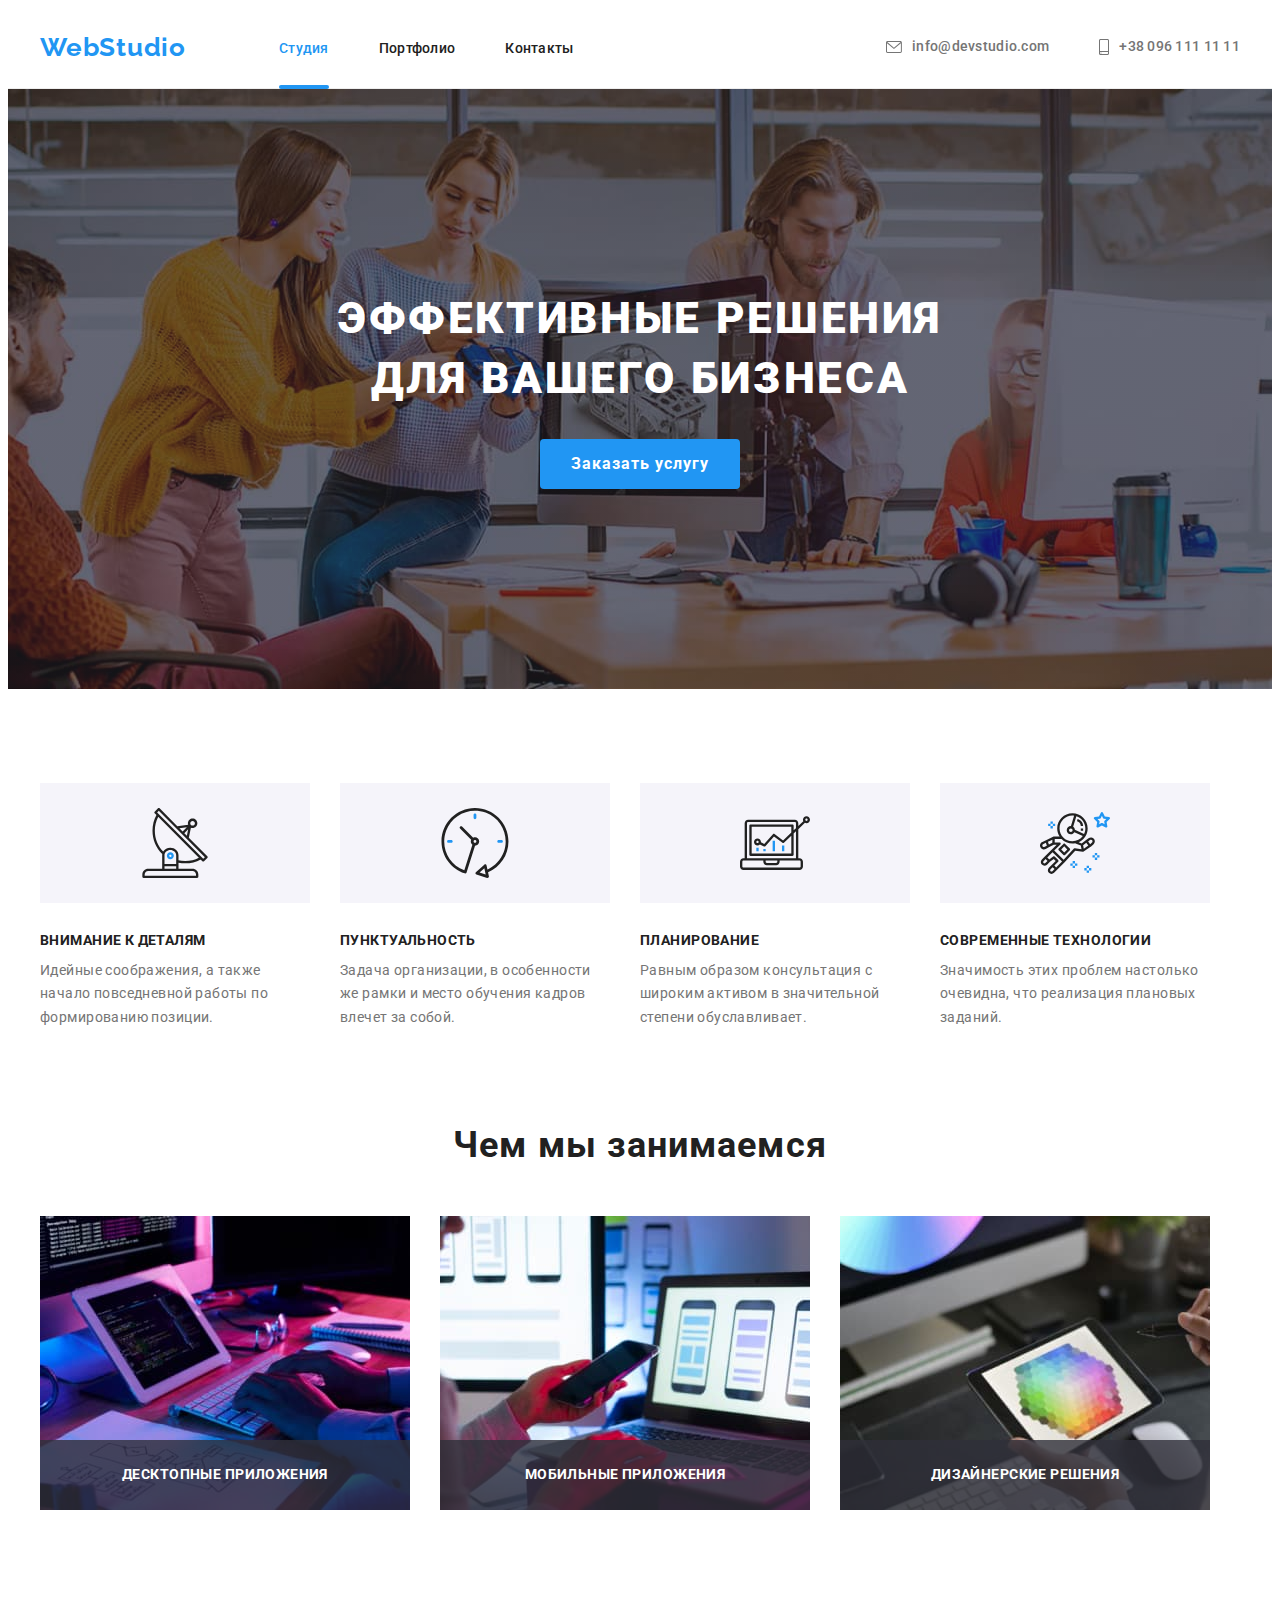
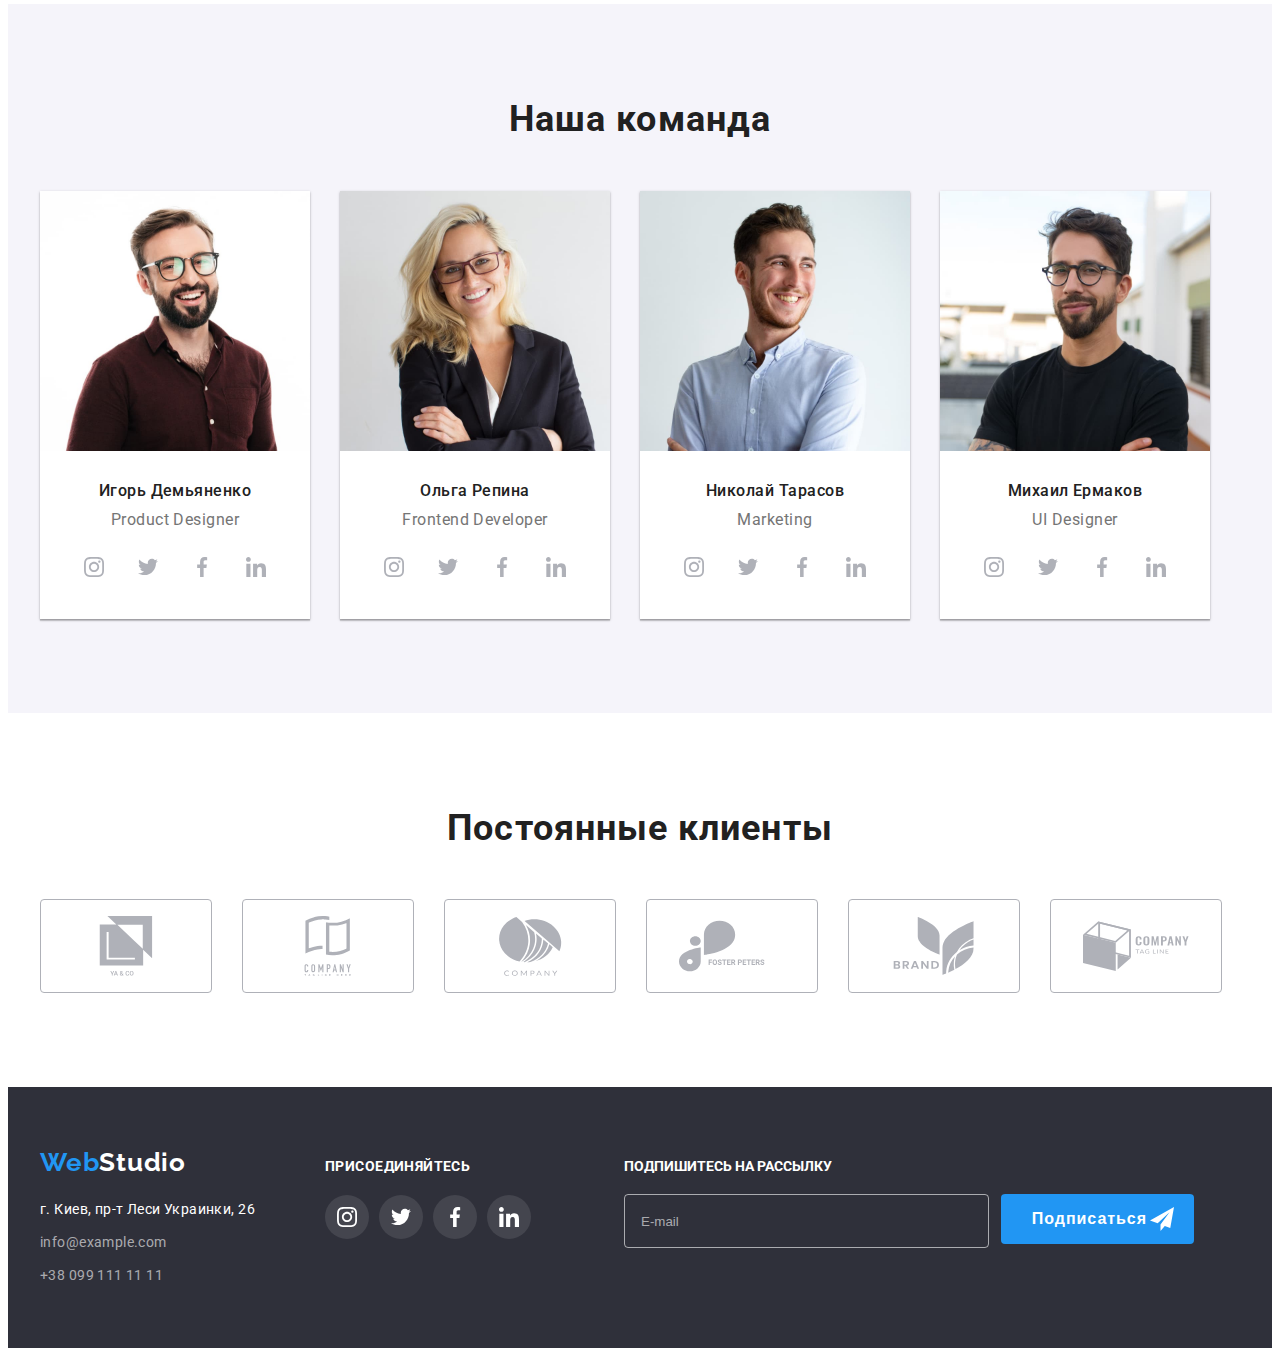
==== index.html @ 84ab2ea2 "work bem" ====
<!DOCTYPE html>
<html lang="ru">
<head>
    <meta charset="UTF-8">
    <meta http-equiv="X-UA-Compatible" content="IE=edge">
    <meta name="viewport" content="width=device-width, initial-scale=1.0">
    <title>Document</title>
    <link href="https://fonts.googleapis.com/css2?family=Raleway:wght@700&family=Roboto:wght@400;500;700;900&display=swap"
         rel="stylesheet">
    <link rel="stylesheet" href="https://cdnjs.cloudflare.com/ajax/libs/modern-normalize/1.1.0/modern-normalize.min.css" integrity="sha512-wpPYUAdjBVSE4KJnH1VR1HeZfpl1ub8YT/NKx4PuQ5NmX2tKuGu6U/JRp5y+Y8XG2tV+wKQpNHVUX03MfMFn9Q==" crossorigin="anonymous" referrerpolicy="no-referrer" />
    <link rel="stylesheet" href="./css/styles.css" />  
</head>
 
<body class="start-page"> 
    <header class="header">
        <div class="container">
            <a href="" class="logo header-logo link">Web<span class="logo__style logo--black link">Studio</span></a> 
        <ul class="menu-list list ">
            <li class="menu-list__item"><a href="" class="menu-list__link head-text current link">Студия</a></li>
            <li class="menu-list__item"><a href="./portfolio.html" class="menu-list__link head-text link">Портфолио</a></li>
            <li class="menu-list__item"><a href="" class="menu-list__link head-text link">Контакты</a></li>
        </ul>
    
        <div class="navigation header-navigation">
        <nav class="nav">
            
            <ul class="address list">
                <li class="address__item"><a href="mailto:info@devstudio.com" class="address__mail head-text link">
                    <svg class="address__mail-icon" width="16" height="12">
                        <use href="./images/symbol-defs.svg#icon-envelope"></use>
                    </svg>info@devstudio.com
                </a>
                </li>
                <li class="address__item"><a href="tel:+380961111111" class="address__tel head-text link">
                    <svg class="address__tel-icon" width="10" height="16">
                        <use href="./images/symbol-defs.svg#icon-smartphone"></use>
                    </svg>+38 096 111 11 11
                </a>
            </li>
            </ul>
        </nav>
        </div>
        </div>
    </header>

    <main>
        <section class="hero">
            <div class="container">
            <h1 class="hero__title">
                ЭФФЕКТИВНЫЕ РЕШЕНИЯ <br /> 
                ДЛЯ ВАШЕГО БИЗНЕСА
            </h1>
                <button type="button" class="hero__btn" data-modal-open>Заказать услугу</button>
            </div>
        </section>
        
        <section class="about about-section">
            <div class="container">
            <ul class="features__list list">
        <li class="features__item">
            <div class="features__icon">
                <svg class="features__image" width="70" height="70">
                    <use href="./images/symbol-defs.svg#icon-antenna"></use>
                </svg>
            </div>
            <h3 class="features__title">Внимание к деталям</h3>
        <p class="features__text secondary-text">Идейные соображения, а также начало повседневной работы по формированию позиции.</p>
        </li>
        <li class="features__item">
            <div class="features__icon">
                <svg class="features__image" width="70" height="70">
                    <use href="./images/symbol-defs.svg#icon-clock"></use>
                </svg>
            </div>
            <h3 class="features__title">Пунктуальность</h3>
        <p class="features__text secondary-text">Задача организации, в особенности же рамки и место обучения кадров влечет за собой.</p>
        </li>
        <li class="features__item">
            <div class="features__icon">
                <svg class="features__image" width="70" height="70">
                    <use href="./images/symbol-defs.svg#icon-diagram"></use>
                </svg>
            </div>
            <h3 class="features__title">Планирование</h3>
        <p class="features__text secondary-text">Равным образом консультация с широким активом в значительной степени обуславливает.</p>
        </li>
        <li class="features__item">
            <div class="features__icon">
                <svg class="features__image" width="70" height="70">
                    <use href="./images/symbol-defs.svg#icon-astronaut"></use>
                </svg>
            </div>
            <h3 class="features__title">Современные технологии</h3>
        <p class="features__text secondary-text">Значимость этих проблем настолько очевидна, что реализация плановых заданий.</p>
        </li>
            </ul>
        </div>
        </section>

        <section class="study study-section">
            <div class="container">
            <h2 class="study__title">Чем мы занимаемся</h2>
            
            <ul class="work__list list">
                <li class="work__item">
                    <div class="work__box">
                    <img src="./images/photo_hands_1.jpg" alt="руки на клавиатуре"
                     width="370" height="294">
                    <p class="work__title">ДЕСКТОПНЫЕ ПРИЛОЖЕНИЯ</p>
                    </div>
                    </li>
                <li class="work__item">
                    <div class="work__box">
                    <img src="./images/photo_hands_2.jpg" alt="в руке телефон"
                    width="370" height="294">
                <p class="work__title">МОБИЛЬНЫЕ ПРИЛОЖЕНИЯ</p>
                    </div>
                </li>
                <li class="work__item">
                    <div class="work__box">
                    <img src="./images/photo_hands_3.jpg" alt="в руке планшет"
                    width="370" height="294">
                <p class="work__title">ДИЗАЙНЕРСКИЕ РЕШЕНИЯ</p>
                    </div>
                </li>
            </ul>
        </div>
        </section>

        <section class="team">
            <div class="container">
            <h2 class="team-title">Наша команда</h2>
            
            <ul class="team-pictures list">
                <li class="team-image">
                    <img src="./images/ihor.jpg" alt="фото сотрудника" width="270" height="260" class="team-img">
                <div class="team-box">
                    <h3 class="team-name">Игорь Демьяненко</h3>
                    <p lang="en" class="team-text">Product Designer</p>
                    <ul class="team-social-list list">
                        <li class="team-social-item"><a href="" class="team-social-link">
                            <svg class="team-social-icon" width="20" height="20">
                                <use href="./images/symbol-defs.svg#icon-instagram"></use>
                            </svg>
                        </a>
                    </li>
                        <li class="team-social-item"><a href="" class="team-social-link">
                            <svg class="team-social-icon" width="20" height="20">
                                <use href="./images/symbol-defs.svg#icon-twitter"></use>
                            </svg>
                        </a>
                    </li>
                        <li class="team-social-item"><a href="" class="team-social-link">
                            <svg class="team-social-icon" width="20" height="20">
                                <use href="./images/symbol-defs.svg#icon-facebook"></use>
                            </svg>
                        </a>
                    </li>
                        <li class="team-social-item"><a href="" class="team-social-link">
                            <svg class="team-social-icon" width="20" height="20">
                                <use href="./images/symbol-defs.svg#icon-linkedin"></use>
                            </svg>
                        </a>
                    </li>
                    </ul>
                </div>
                </li>
                <li class="team-image">
                    <img src="./images/olga.jpg" alt="фото сотрудника" width="270" height="260" class="team-img">
                <div class="team-box">
                    <h3 class="team-name">Ольга Репина</h3>
                    <p lang="en" class="team-text">Frontend Developer</p>
                    <ul class="team-social-list list">
                        <li class="team-social-item"><a href="" class="team-social-link">
                            <svg class="team-social-icon" width="20" height="20">
                                <use href="./images/symbol-defs.svg#icon-instagram"></use>
                            </svg>
                        </a>
                    </li>
                        <li class="team-social-item"><a href="" class="team-social-link">
                            <svg class="team-social-icon" width="20" height="20">
                                <use href="./images/symbol-defs.svg#icon-twitter"></use>
                            </svg>
                        </a>
                    </li>
                        <li class="team-social-item"><a href="" class="team-social-link">
                            <svg class="team-social-icon" width="20" height="20">
                                <use href="./images/symbol-defs.svg#icon-facebook"></use>
                            </svg>
                        </a>
                    </li>
                        <li class="team-social-item"><a href="" class="team-social-link">
                            <svg class="team-social-icon" width="20" height="20">
                                <use href="./images/symbol-defs.svg#icon-linkedin"></use>
                            </svg>
                        </a>
                    </li>
                    </ul>
                </div>
                </li>
                <li class="team-image">
                    <img src="./images/nikolay.jpg" alt="фото сотрудника" width="270" height="260" class="team-img">
                <div class="team-box">
                    <h3 class="team-name">Николай Тарасов</h3>
                    <p lang="en" class="team-text">Marketing</p>
                    <ul class="team-social-list list">
                        <li class="team-social-item"><a href="" class="team-social-link">
                            <svg class="team-social-icon" width="20" height="20">
                                <use href="./images/symbol-defs.svg#icon-instagram"></use>
                            </svg>
                        </a>
                    </li>
                        <li class="team-social-item"><a href="" class="team-social-link">
                            <svg class="team-social-icon" width="20" height="20">
                                <use href="./images/symbol-defs.svg#icon-twitter"></use>
                            </svg>
                        </a>
                    </li>
                        <li class="team-social-item"><a href="" class="team-social-link">
                            <svg class="team-social-icon" width="20" height="20">
                                <use href="./images/symbol-defs.svg#icon-facebook"></use>
                            </svg>
                        </a>
                    </li>
                        <li class="team-social-item"><a href="" class="team-social-link">
                            <svg class="team-social-icon" width="20" height="20">
                                <use href="./images/symbol-defs.svg#icon-linkedin"></use>
                            </svg>
                        </a>
                    </li>
                    </ul>
                </div>
                </li>
                <li class="team-image">
                    <img src="./images/michael.jpg" alt="фото сотрудника" width="270" height="260" class="team-img">
                <div class="team-box">
                    <h3 class="team-name">Михаил Ермаков</h3>
                    <p lang="en" class="team-text">UI Designer</p>
                    <ul class="team-social-list list">
                        <li class="team-social-item"><a href="" class="team-social-link">
                            <svg class="team-social-icon" width="20" height="20">
                                <use href="./images/symbol-defs.svg#icon-instagram"></use>
                            </svg>
                        </a>
                    </li>
                        <li class="team-social-item"><a href="" class="team-social-link">
                            <svg class="team-social-icon" width="20" height="20">
                                <use href="./images/symbol-defs.svg#icon-twitter"></use>
                            </svg>
                        </a>
                    </li>
                        <li class="team-social-item"><a href="" class="team-social-link">
                            <svg class="team-social-icon" width="20" height="20">
                                <use href="./images/symbol-defs.svg#icon-facebook"></use>
                            </svg>
                        </a>
                    </li>
                        <li class="team-social-item"><a href="" class="team-social-link">
                            <svg class="team-social-icon" width="20" height="20">
                                <use href="./images/symbol-defs.svg#icon-linkedin"></use>
                            </svg>
                        </a>
                    </li>
                    </ul>
                </div>
                </li>
            </ul>
        </div>
        </section>

        <section class="clients">
            <div class="container">
            <h2 class="clients-title">Постоянные клиенты</h2>
            <ul class="clients-list list">
                <li class="clients-item"><a href="" class="clients-link">
                    <svg class="clients-link-icon" width="106" height="60">
                        <use href="./images/symbol-defs.svg#icon-Logo-1"></use>
                    </svg>
                </a>
            </li>
                <li class="clients-item"><a href="" class="clients-link">
                    <svg class="clients-link-icon" width="106" height="60">
                        <use href="./images/symbol-defs.svg#icon-Logo-2"></use>
                    </svg>
                </a>
            </li>
                <li class="clients-item"><a href="" class="clients-link">
                    <svg class="clients-link-icon" width="106" height="60">
                        <use href="./images/symbol-defs.svg#icon-Logo-3"></use>
                    </svg>
                </a>
            </li>
                <li class="clients-item"><a href="" class="clients-link">
                    <svg class="clients-link-icon" width="106" height="60">
                        <use href="./images/symbol-defs.svg#icon-Logo-4"></use>
                    </svg>
                </a>
            </li>
                <li class="clients-item"><a href="" class="clients-link">
                    <svg class="clients-link-icon" width="106" height="60">
                        <use href="./images/symbol-defs.svg#icon-Logo-5"></use>
                    </svg>
                </a>
            </li>
                <li class="clients-item"><a href="" class="clients-link">
                    <svg class="clients-link-icon" width="106" height="60">
                        <use href="./images/symbol-defs.svg#icon-Logo-6"></use>
                    </svg>
                </a>
            </li>
            </ul>
            </div>
        </section>
    </main>

    <footer class="footer">
<div class="container">
    <div class="footer-address">
        <a href="" class="footer-logo link">Web<span class="footer-logo-white link">Studio</span></a> 
        <address class="address">
            <ul class="address-list list">
                <li class="address-item"><a href="" class="footer-address-street secondary-text link">г. Киев, пр-т Леси Украинки, 26</a></li>
                <li class="address-item"><a href="mailto:info@example.com" class="footer-mail-link secondary-text link">info@example.com</a></li>
                <li class="address-item"><a href="tel:+380991111111" class="footer-tel-link secondary-text link">+38 099 111 11 11</a></li>
            </ul>
        </address>
    </div>

        <div class="footer-social">
            <h3 class="footer-social-title">ПРИСОЕДИНЯЙТЕСЬ</h3>
            <ul class="footer-social-list list">
                <li class="footer-social-item"><a href="" class="footer-social-link link">
                    <svg class="footer-social-icon" width="20" height="20">
                        <use href="./images/symbol-defs.svg#icon-instagram"></use>
                    </svg>
                </a>
            </li>
                <li class="footer-social-item"><a href="" class="footer-social-link link">
                    <svg class="footer-social-icon" width="20" height="20">
                        <use href="./images/symbol-defs.svg#icon-twitter"></use>
                    </svg>
                </a>
            </li>
                <li class="footer-social-item"><a href="" class="footer-social-link link">
                    <svg class="footer-social-icon" width="20" height="20">
                        <use href="./images/symbol-defs.svg#icon-facebook"></use>
                    </svg>
                </a>
            </li>
                <li class="footer-social-item"><a href="" class="footer-social-link link">
                    <svg class="footer-social-icon" width="20" height="20">
                        <use href="./images/symbol-defs.svg#icon-linkedin"></use>
                    </svg>
                </a>
            </li>
            </ul>
        </div>

        <form class="mailing-list">

            <p class="mailing-title">ПОДПИШИТЕСЬ НА РАССЫЛКУ</p>
            <div class="subscribe-field" role="group">
              <input class="subscribe-email" type="email" name="subscribe" placeholder="E-mail" />

              <button class="subscribe-btn" type="submit">
                <span class="subscribe-text">Подписаться</span>
                <svg class="subscribe-icon" width="24" height="24">
                    <use href="./images/symbol-defs.svg#icon-send"></use>
                </svg>
              </button>
            </div>
          </form>
    </div>
    </footer>


    <div class="backdrop is-hidden" data-modal>
      <div class="modal">
        <button type="button" class="modal-btn" data-modal-close>
            <svg class="modal-icon" width="30" height="30">
                <use href="./images/symbol-defs.svg#icon-close"></use>
            </svg>
        </button>
        
        <p class="modal-tittle">Оставьте свои данные, мы вам перезвоним</p>

        <form>

        <div class="modal-field">
            <label class="modal-label" for="name">Имя</label>
            <div class="modal-input-wrap">
            <input type="text" class="modal-input" name="name" id="name"/>
        
        <svg class="input-icon" width="18" height="18">
            <use href="./images/symbol-defs.svg#icon-person-black"></use>
        </svg>
            </div>
        </div>

        <div class="modal-field">
            <label class="modal-label" for="tel">Телефон</label>
            <div class="modal-input-wrap">
            <input type="tel" class="modal-input" name="tel" id="tel"/>
        
        <svg class="input-icon" width="18" height="18">
            <use href="./images/symbol-defs.svg#icon-phone-black"></use>
        </svg>
            </div>
        </div>

        <div class="modal-field">
            <label class="modal-label" for="email">Почта</label>
            <div class="modal-input-wrap">
            <input type="email" class="modal-input" name="email" id="email"/>
        
        <svg class="input-icon" width="18" height="18">
            <use href="./images/symbol-defs.svg#icon-email-black"></use>
        </svg>
            </div>
        </div>

        <div class="modal-comment-field">
            <label class="modal-label" for="comment">Комментарий</label>
            <textarea name="comment" id="comment" placeholder="Введите текст" class="modal-comment"></textarea>
        </div>

        <div class="modal-checkbox-field">
            <input type="checkbox" class="input-check visually-hidden" id="input-check" name="policy" value="policy" />
            <label for="input-check" class="check-text">
            <a class="checkbox-text">Соглашаюсь с рассылкой и принимаю</a>
            <a href="" class="checkbox-link cursor">Условия договора</a>
            </label>

        </div>

            <button type="submit" class="modal-submit-btn">Отправить</button>

        </form> 
      </div>  
    </div>
    <script src="./js/modal.js"></script>
</body>
</html>
---- css/styles.css ----
:root {
    --primary-bc-color: #E5E5E5;
    --secondary-bc-color: #2F303A;
    --team-bc-color: #F5F4FA;
    --white-bc-color: #FFFFFF; 
    --primary-text-color: #212121;
    --secondary-text-color: #757575;
    --accent-color: #2196f3;
    --timing-function: cubic-bezier(0.4, 0, 0.2, 1);
    
}
/* ----- <body> start-page ----- */

.start-page {
    font-family: "Roboto", Tahoma, sans-serif;
    background-color: var(--white-bc-color);
     color: var(--primary-text-color);
 }

 p,h1,h2,h3,h4,h5,h6 {
     margin: 0;
 }

 ul, ol {
    padding-left: 0;
    margin: 0;
 }

 img {
     display: block;
     max-width: 100%;
     height: auto;
 }

 .link {
     text-decoration: none;
 }

 .list {
     list-style: none;
 }

 .container {
     width: 1200px;
     padding-left: 15px;
     padding-right: 15px;
     margin: 0 auto;
     /*
     outline: 1px solid red; */
 }

 .visually-hidden {
    position: absolute;
    white-space: nowrap;
    width: 1px;
    height: 1px;
    overflow: hidden;
    border: 0;
    padding: 0;
    clip: rect(0 0 0 0);
    clip-path: inset(50%);
    margin: -1px;
 }

 .head-text {
    font-weight: 500;
    font-size: 14px;
    line-height: 1.14;
    letter-spacing: 0.02em;
 }

 .secondary-text {
    font-style: normal;
    font-size: 14px;
    line-height: 1.71;
    letter-spacing: 0.03em;

 }

 /* ----- Header ----- */

 .header {
    padding-top: 24px;
    padding-bottom: 25px;
    border-bottom: 1px solid #eeeeee;

    background-color: var(--white-bc-color);
}

.header .container {
   display: flex;
   align-items: center;
}


/* --- logo --- */


.header-logo {
   display: block;
   margin-right: 93px;

font-family: 'Raleway';
font-weight: 700;
font-size: 26px;
line-height: 1.19;
letter-spacing: 0.03em;

   color: var(--accent-color);
}

/* --- menu-list --- */

.menu-list {
   display: flex;
}

.menu-list__link {
padding-top: 32px;
padding-bottom: 32px;

color: var(--primary-text-color);

position: relative;

transition: color 250ms var(--timing-function);
}

.menu-list__link:hover,
.menu-list__link:focus {
   color: var(--accent-color);
}

.current::after {
   content: '';

   display: block;
   position: absolute;
   left: 0px;
   bottom: -1px;
   border-radius: 2px;

   width: 100%;
   height: 4px;

   background-color: var(--accent-color);
}

.current {
   color: var(--accent-color);
}

.menu-list__item:not(:last-child) {
   margin-right: 50px;
}


/* --- address --- */

.header-navigation {
   margin-left: auto;
}

.address {
   display: flex;
}

.address__mail {
   display: flex;
   margin-right: 50px;
   align-items: center;

   color: var(--secondary-text-color);

   transition: color 250ms var(--timing-function);
}

.address__mail:hover,
.address__mail:focus {
   color: var(--accent-color);  
}

.address__mail-icon {
   margin-right: 10px;
   
   fill: currentColor;
   }

.address__tel {
   display: flex;
   align-items: center;

   color: var(--secondary-text-color);  

   transition: color 250ms var(--timing-function);
}

.address__tel:hover,
.address__tel:focus {
   color: var(--accent-color);
}

.address__tel-icon {
   margin-right: 10px;
   align-items: baseline;
   
   fill: currentColor;
   }

/* ----- Hero ----- */


.hero {
    padding-top: 200px;
    padding-bottom: 200px;

    background-color: var(--secondary-bc-color);

        background-image:linear-gradient(
        rgba(47, 48, 58, 0.4), 
        rgba(47, 48, 58, 0.4)), 
        url(../images/hero_bc.jpg);
        background-repeat: no-repeat;
        background-size: cover;
        background-position: center;
        max-width: 1600px;
        margin: 0 auto;
}
.hero__title {
font-weight: 900;
font-size: 44px;
line-height: 1.36;
text-align: center;
letter-spacing: 0.06em;
text-transform: uppercase;

    max-width: 700px;
    margin-left: auto;
    margin-right: auto;
    margin-bottom: 30px;

    color: var(--white-bc-color);
}

.hero__btn { 
    width: 200px; 
    height: 50px;
    border: none;
    border-radius: 4px;

font-family: inherit; 
font-style: normal; 
font-weight: 700;  
font-size: 16px;
line-height: 1.88;
letter-spacing: 0.06em;
background-color: var(--accent-color);

    display: block;
    margin: 0 auto;
    text-align: center;

color: var(--white-bc-color);
cursor: pointer;

transition: color 250ms var(--timing-function), background-color 250ms var(--timing-function);
}

.hero__btn:hover,
.hero__btn:focus {
    background-color: #188ce8;
}

/* --- features --- */

.about-section {
    padding-top: 94px;
    padding-bottom: 94px;
}

.features__list {
    display: flex;
}


.features__item:not(:last-child) {
    margin-right: 30px;
}

.features__icon {
display: flex;
max-width: 270px;
height: 120px;
justify-content: center;
align-items: center;

margin-bottom: 30px;

    background-color: var(--team-bc-color);   
}

.features__title {
    margin-bottom: 10px;

font-style: normal;
font-size: 14px;
line-height: 1.14;
letter-spacing: 0.03em;
text-transform: uppercase;

    color: var(--primary-text-color);

}

.features__text { 
max-width: 270px;   

    color: var(--secondary-text-color);
}

/* --- <work> Чем мы занимаемся --- */

.study-section {
    padding-bottom: 94px;
} 

.study__title {
    margin-left: auto;
    margin-right: auto;    
    margin-bottom: 50px;

font-size: 36px;
line-height: 1.17;
text-align: center;
letter-spacing: 0.03em;

    color: var(--primary-text-color);
}

.work__list {
    display: flex;
}

.work__item:not(:last-child) {
    margin-right: 30px;
}

.work__box {
position: relative;
}

.work__title {
position: absolute;
bottom: 0;
  
display: flex;
justify-content: center;
align-items: center;

font-weight: 700;
font-size: 14px;
line-height: 1.14;
letter-spacing: 0.03em;

width: 100%;
height: 70px;

color: var(--white-bc-color);
background-color: #2F303ACC;
}

/* --- <team> Наша команда --- */

.team {
    padding-top: 94px;
    padding-bottom: 94px;

    background-color: var(--team-bc-color);
}

.team-title {
    margin-bottom: 50px;

font-size: 36px;
line-height: 1.17;
text-align: center;
letter-spacing: 0.03em;

    color: var(--primary-text-color);
}

.team-pictures {
    display: flex;
    margin-left: -30px;
}

.team-image {
    width: calc(100% / 4 -30px);
    margin-left: 30px;

    box-shadow: 0px 1px 3px #00000033, 0px 1px 1px #00000024,
    0px 2px 1px #0000001f;;
}

.team-name {
    margin-bottom: 10px;

font-weight: 500;
font-size: 16px;
line-height: 1.19;
letter-spacing: 0.03em;
text-align: center;

    color: var(--primary-text-color);
}
.team-text {
font-weight: 400;
font-size: 16px;
line-height: 1.19;
letter-spacing: 0.03em;
text-align: center;

    margin-bottom: 16px;

    color: var(--secondary-text-color);
}

.team-box {
    padding-top: 30px;
    padding-bottom: 30px;

    background-color: #fff;
}

.team-social-list {
    display: flex;
    justify-content: center;
}

.team-social-item + .team-social-item {
    margin-left: 10px;
}

.team-social-link {
    width: 44px;
    height: 44px;
    background-color: var(--white-bc-color);
    border-radius: 50%;
    display: flex;
    justify-content: center;
    align-items: center;

    transition: background-color 250ms var(--timing-function); 
}

.team-social-link:hover,
.team-social-link:focus {
    background-color: var(--accent-color)
}

.team-social-icon {
    fill: #AFB1B8;

    transition: fill 250ms var(--timing-function);
}

.team-social-link:hover .team-social-icon,
.team-social-link:focus .team-social-icon{
    fill: var(--white-bc-color);
}

/* ----- Постоянные клиенты ----- */

.clients {
    padding: 94px 0px;
}


.clients-title {
    margin-bottom: 50px;

font-weight: 700;
font-size: 36px;
line-height: 1.17;
text-align: center;
letter-spacing: 0.03em;
    
    color: var(--primary-text-color);

}

.clients-list {
    display: flex;
}

.clients-item {
    display: flex;
}

.clients-item:not(:last-child) {
    margin-right: 30px;
}

.clients-link {
    display: flex;
    width: 170px;
    height: 92px;

    justify-content: center;
    align-items: center;

    border: 1px solid #AFB1B8;
    border-radius: 4px;
    background-position: center;

    fill: #AFB1B8;

    transition: fill 250ms var(--timing-function);
}

.clients-link:hover,
.clients-link:focus {
    border-color: var(--accent-color);
    fill: var(--accent-color);
}

.clients-link-icon {
    display: flex;
}
/*
.clients-link-icon {
    fill: #AFB1B8;
    display: inline-block;
}
.clients-link-icon:hover,
.clients-link-icon:focus {
    fill: var(--accent-color);  
}
/*
.clients-link:hover .clients-link-icon,
.clients-link:focus .clients-link-icon {
    border-color: var(--accent-color);
    fill: var(--accent-color);
}
.clients-link-icon:hover .clients-link-icon:focus {
    fill: var(--accent-color)
} 
*/


/* ----- <footer> Контакты ----- */

.footer {
    padding-top: 60px;
    padding-bottom: 60px;

    background-color: var(--secondary-bc-color);
}

.footer .container {
    display: flex;
    align-items: baseline;
}

.footer-logo {  
    margin-bottom: 20px;
    display: block;

font-family: 'Raleway';
font-weight: 700;
font-size: 26px;
line-height: 1.19;
letter-spacing: 0.03em;

    color: var(--accent-color);
}
.footer-logo-white {
font-family: 'Raleway';
font-weight: 700;
font-size: 26px;
line-height: 1.19;
letter-spacing: 0.03em;

    color: var(--white-bc-color);
}
.address-list {
    max-width: 231px;
}
.footer-address-street {
    display: block;
    margin-bottom: 9px;

    color: var(--white-bc-color);
}
.footer-mail-link {
    display: block;
    margin-bottom: 9px;

    color: rgba(255, 255, 255, 0.6); 
    transition: color 250ms var(--timing-function);
}
.footer-mail-link:hover,
.footer-mail-link:focus {
    color: var(--accent-color);
}

.footer-tel-link {
    color: rgba(255, 255, 255, 0.6);

    transition: color 250ms var(--timing-function);
}
.footer-tel-link:hover,
.footer-tel-link:focus {
    color: var(--accent-color);
}


/* ----- Присоединяйтесь ----- */

.footer-social {
    margin-left: 70px;
    display: block;
    justify-content: center;
}

.footer-social-title {

font-size: 14px;
line-height: 1.14;
letter-spacing: 0.03em; 
text-align: left;

    margin-bottom: 20px;

    color: var(--white-bc-color);
}

.footer-social-list {
    display: flex;
    justify-content: center;
}

.footer-social-item + .footer-social-item {
    margin-left: 10px;
}

.footer-social-link {
    display: flex;
    justify-content: center;
    align-items: center;

    width: 44px;
    height: 44px;
    border-radius: 50%;

    background-color: rgba(255, 255, 255, 0.1);
    color: var(--white-bc-color);

    transition: background-color 250ms var(--timing-function);
}

.footer-social-link:hover,
.footer-social-link:focus {
    background-color: var(--accent-color)
}

.footer-social-icon {
    fill: var(--white-bc-color)
}

.footer-social-link:hover .footer-social-icon {
    fill: var(--white-bc-color);
}

/* ----- Mailing-List ----- */

.mailing-list {
    display: block;
    margin-left: 93px;

    width: 570px;
    height: 86px;
}

.mailing-title {
    font-weight: 700;
    font-size: 14px;
    line-height: 1.17;

    margin-bottom: 20px;

    color: var(--white-bc-color);
}

.subscribe-field {
    display: flex;
}

.subscribe-email {
    width: 358px;
    height: 50px;

    padding-left: 16px;
    border: 1px solid #FFFFFF99;
    border-radius: 4px;

    color: #FFFFFF99;
    background-color: transparent; 
    transition: border 250ms var(--timing-function),
                 color 250ms var(--timing-function);
}

.subscribe-email:focus {
  outline: none;
  color: var(--white-bc-color);
  border: 1px solid var(--accent-color);
}

.subscribe-email::placeholder {
    color: #FFFFFF99;
    transition: color 250ms var(--timing-function);
  }
  .subscribe-email:focus::placeholder {
    color: var(--accent-color);
  }

  .subscribe-btn {
    position: relative;
    width: 200px;
    height: 50px;
    margin-left: 12px;
    background-color: var(--accent-color);
    border: 2px solid transparent;
    border-radius: 4px;
    transition: border 250ms var(--timing-function);
  }
  .subscribe-btn:focus {
    outline: none;
    border: 2px solid #FFFFFF99;
  }

  .subscribe-text {
    position: absolute;
    top: 50%;
    left: 29px;

    font-weight: 700;
    font-size: 16px;
    line-height: 1.88;
    letter-spacing: 0.06em;

    transform: translateY(-50%);
    color: var(--white-bc-color);
  }

  .subscribe-icon {
    position: absolute;
    right: 18px;
    top: 50%;
    transform: translateY(-50%);
    margin-left: 10px;
  }

/* Portfolio */

.portfolio-page {
    font-family: "Roboto", Tahoma, sans-serif;
    background-color: var(--white-bc-color);
    color: var(--primary-text-color);
}

/* ----- Portfolio ----- */

.portfolio {
    padding-top: 24px;
    padding-bottom: 25px;
    border-bottom: 1px solid #eeeeee;

    background-color: var(--white-bc-color);
}

.portfolio .container {
    display: flex;
    align-items: center;
}
.portfolio-logo {
    margin-right: 93px;
    display: block;

font-family: 'Raleway';
font-style: normal;
font-weight: 700;
font-size: 26px;
line-height: 1.19;
letter-spacing: 0.03em;

    color: var(--accent-color);
}
.portfolio-logo-black {
    color: var(--primary-text-color);
}
.portfolio-link {
    padding-top: 32px;
    padding-bottom: 32px;

    position: relative;

    color: var(--primary-text-color);

    transition: color 250ms var(--timing-function);
}
.portfolio-link:hover,
.portfolio-link:focus {
    color: var(--accent-color);
}


.current {
    color: var(--accent-color);
} 

.portfolio-list {
    display: flex;
}

.portfolio-item:not(:last-child) {
    margin-right: 50px;
}

.portfolio-nav {
    margin-left: auto;
}

.portfolio-address {
    display: flex;
}


.portfolio-mail-link {
    display: flex;
    align-items: center;

    margin-right: 50px;
    color: var(--secondary-text-color);

    transition: color 250ms var(--timing-function);
}

.portfolio-mail-link:hover,
.portfolio-mail-link:focus {
    color: var(--accent-color);
}

.portfolio-tel-link {
    display: flex;
    align-items: center;

    color: var(--secondary-text-color);

    transition: color 250ms var(--timing-function);
}
.portfolio-tel-link:hover,
.portfolio-tel-link:focus {
    color: var(--accent-color);
}

/* ----- filter ----- */

.filter {
    padding-top: 94px;
    padding-bottom: 94px;

    /*background-color: var(--primary-bc-color); */
}

.filter-list {
    display: flex;
    margin-bottom: 50px;
    justify-content: center;
}
.filter-item:not(:last-child) {
    margin-right: 8px;
}

.filter-btn {
    display: block;
    padding: 6px 22px;
    border: none;
    border-radius: 4px;

font-family: inherit;    
font-weight: 500;
font-size: 16px;
line-height: 1.62;
text-align: center;
letter-spacing: 0.03em;

    background-color: var(--team-bc-color);
    color: var(--primary-text-color);
    cursor: pointer;

    transition: color 250ms var(--timing-function),
     background-color 250ms var(--timing-function),
     box-shadow 250ms var(--timing-function);
}
.filter-btn:hover,
.filter-btn:focus {
    box-shadow: 0px 2px 2px 0px #0000001F, 0px 1px 2px 0px #00000014,
    0px 3px 1px 0px #0000001A;

    background-color: var(--accent-color);
    color: var(--white-bc-color);
}
.filter-btn.current {
    background-color: var(--accent-color);
}

.filter-list-project {
    display: flex;
    flex-wrap: wrap;
    margin-left: -30px;
    margin-bottom: -30px;
}

.filter-list-item {
    width: calc(100% / 3 - 30px);
    margin-left: 30px;
    margin-bottom: 30px;

    transition: box-shadow 250ms var(--timing-function);
}

.filter-list-item:hover,
.filter-list-item:focus {
    box-shadow: 1px 4px 6px 0px #00000029, 0px 4px 4px 0px #0000000f,
    0px 1px 1px 0px #0000001f;
}

.filter-list-item:hover .filter-top-text {
    transform: translateY(0%);
}

.filter-wrap {
    position: relative;
    overflow: hidden;
}

.filter-top-text {
    position: absolute;
    top: 0;
    overflow: auto;

font-weight: 400;
font-size: 18px;
line-height: 1.56;

    padding: 63px 24px;
    transform: translateY(100%);

color: var(--white-bc-color);
background-color: #2196F3E5;

transition: transform 250ms var(--timing-function);
}


.filter-box {
    padding: 20px 24px;

    border-right: 1px solid #eeeeee;
    border-bottom: 1px solid #eeeeee;
    border-left: 1px solid #eeeeee;
}

.filter-name {
    margin-bottom: 4px;

font-size: 18px;
line-height: 2.00;
letter-spacing: 0.06em;
text-align: left;

    color: var(--primary-text-color)
}
.filter-text {
font-weight: 400;    
font-size: 16px;
line-height: 1.88;
letter-spacing: 0.03em;
text-align: left;

    color: var(--secondary-text-color)
}

/* ----- footer ----- */

.portfolio-footer {
    padding-top: 60px;
    padding-bottom: 60px;

    background-color: var(--secondary-bc-color);
}

.portfolio-footer .container {
    display: flex;
    align-items: baseline;
}

.portfolio-footer-logo {
    display: block;
    margin-bottom: 20px;

font-family: 'Raleway';
font-style: normal;
font-weight: 700;
font-size: 26px;
line-height: 1.19;
letter-spacing: 0.03em;

    color: var(--accent-color);
}

.portfolio-footer-logo-white {
    color: var(--white-bc-color);
}

.portfolio-contacts-list {
    max-width: 231px;
}

.contacts-link-street {
    display: block; 


    color: var(--white-bc-color);
}

.contacts-mail-link {
    display: block;
    margin-top: 9px;

    color: rgba(255, 255, 255, 0.6);

    transition: color 250ms var(--timing-function);
}
.contacts-mail-link:hover,
.contacts-mail-link:focus {
    color: var(--accent-color);
}

.contacts-tel-link {
    display: block;
    margin-top: 9px;

    color: rgba(255, 255, 255, 0.6);

    transition: color 250ms var(--timing-function);
}

.contacts-tel-link:hover,
.contacts-tel-link:focus {
    color: var(--accent-color);
}


/* ----- Присоединяйтесь footer ----- */

.portfolio-footer-social {
    margin-left: 70px;
    display: block;
    justify-content: center;
}

.portfolio-footer-social-title {
    
    font-size: 14px;
    line-height: 1.14;
    letter-spacing: 0.03em;
    text-align: left;

margin-bottom: 20px;

    color: var(--white-bc-color);
}

.portfolio-footer-social-list {
    display: flex;
    justify-content: center;
}

.portfolio-footer-social-item + .portfolio-footer-social-item {
    margin-left: 10px;
}

.portfolio-footer-social-link {
    display: flex;
    justify-content: center;
    align-items: center;

    width: 44px;
    height: 44px;
    border-radius: 50%;

    background-color: rgba(255, 255, 255, 0.1);
    color: var(--white-bc-color);

    transition: background-color 250ms var(--timing-function);
}

.portfolio-footer-social-link:hover,
.portfolio-footer-social-link:focus {
    background-color: var(--accent-color)
}

.portfolio-footer-social-icon {
    fill: var(--white-bc-color)
}

.portfolio-footer-social-link:hover .portfolio-footer-social-icon {
    fill: var(--white-bc-color);
}


/* ----- Modal ----- */

.backdrop {
    position: fixed;
    top: 0;
    
width: 100%;
height: 100%;

background-color: #00000033;

transition: opacity 250ms var(--timing-function),
visibility 250ms var(--timing-function);
/*display: flex;
    align-items: center;
    justify-content: center; */
}

.backdrop.is-hidden .modal {
    transform: scale(0.5);
}

.modal {
width: 528px;
height: 581px;
border-radius: 4px;
padding: 40px 40px 120px 40px;

box-shadow: 0px 2px 1px 0px #00000033,
0px 1px 1px 0px #00000024,
0px 1px 3px 0px #0000001F;

position: absolute;
top: 50%;
left: 50%;
transform: translate(-50%, -50%) scale(1);
transition: transform 250ms var(--timing-function);

background-color: var(--white-bc-color);
}

.modal-btn {
    position: absolute;
    top: 0;
    right: 0;
    border: none;
    /*border: 1px solid rgba(0, 0, 0, 0.1); */
    border-radius: 50%;

    margin-top: 8px;
    margin-right: 8px;

    transition: background-color  250ms var(--timing-function);

    background-color: #ffffff00;
    fill: var(--primary-text-color);
    transition: fill 250ms var(--timing-function);
}

.modal-btn:hover {
    fill: var(--accent-color);
  }

.is-hidden {
    opacity: 0;
    pointer-events: none;
    visibility: hidden;
}

.modal-tittle {

    width: 448px;
    font-weight: 700;
    font-size: 20px;
    line-height: 1.15;
    text-align: center;
    letter-spacing: 0.03em;

    margin-bottom: 12px; 

    color: var(--primary-text-color); 
}

.modal-field {
    margin-bottom: 10px;

}

.modal-comment-field {
    margin-bottom: 20px;
}

.modal-label {

    display: block;
    font-weight: 400;
    font-size: 12px;
    line-height: 1.16;

    color: var(--secondary-text-color); 
}

.modal-input {

    width: 100%;
    height: 40px;
    border: 1px solid #21212133;
    border-radius: 4px;

    margin-top: 4px;
    padding-left: 42px;

    transition: border 250ms var(--timing-function);
    color: var(--secondary-text-color);
}

.modal-input:focus {
    outline: none;
    border: 1px solid #2196F3; 
    fill: var(--accent-color)
}


.modal-input-wrap {
    position: relative;
}

.input-icon {
    position: absolute;

    left: 12px;
    bottom: 11px;
        /*top: 50%;
        transform: translateY(-50%);*/
fill: var(--primary-text-color);
transition: fill 250ms var(--timing-function);
}

.modal-input:focus + .input-icon {
    fill: var(--accent-color)
} 

.modal-comment {

    width: 100%;
    height: 120px;
    border: 1px solid #21212133;
    border-radius: 4px;

    min-width: 448px;
    max-width: 448px;
    max-height: 120px;
    min-height: 120px;

    margin-top: 4px;
    padding: 12px 16px;
    resize: none;

    transition: border 250ms var(--timing-function);
    color: var(--secondary-text-color);
}

.modal-comment:focus {
    outline: none;
    border: 1px solid var(--accent-color);
  }

  .modal-comment::placeholder {
    color: #75757580;
  }

  .modal-checkbox-field {
      margin-bottom: 30px;
  }

  .check-text::before {
      content: "";
      width: 16px;
      height: 15px;

      margin-right: 7px;
      border: 2px solid var(--primary-text-color);
      border-radius: 4px;
  }

  .check-text {
    display: flex;
    align-items: center;

      font-size: 14px;
      line-height: 1.46;
      letter-spacing: 0.03em;

      margin-left: 14px;

      color: var(--secondary-text-color);
  }

  .input-check:checked + .check-text::before {
      border: none;

      background-image: url(../images/check.svg);
      background-repeat: no-repeat;
      background-position: center;

      transition: box-shadow 250ms var(--timing-function);
      border-color: var(--accent-color);
      background-color: var(--accent-color);
  }

  .input-check:focus + .check-text::before {
    border-color: var(--accent-color);
  }

  .checkbox-link {
    font-size: 14px;
    line-height: 1.46;
    letter-spacing: 0.03em;

    margin-left: 5px;

    color: var(--accent-color);
    border-radius: 4px;
    transition: box-shadow 250ms var(--timing-function);
  }

  .checkbox-link:focus {
    outline: none;
    box-shadow: 0 0 0 0.1em var(--accent-color);
  }


/*
.input-check:focus + .check-text span {
    background-color: var(--accent-color);  
} */

.modal-submit-btn {
    position: absolute;
    width: 200px; 
    height: 50px;
    transform: translateX(-50%);
    bottom: 40px;
    left: 50%;
    
font-weight: 700;    
font-size: 16px;
line-height: 1.88;
letter-spacing: 0.06em;

border: none;
border-radius: 4px;
color: var(--white-bc-color);
background-color: var(--accent-color);

transition: box-shadow 250ms var(--timing-function),
            background-color 250ms var(--timing-function);

}

.modal-submit-btn:focus {
    outline: none;
    background-color: #188ce8;
    box-shadow: 0 0 0 0.2em #AFB1B8;
}
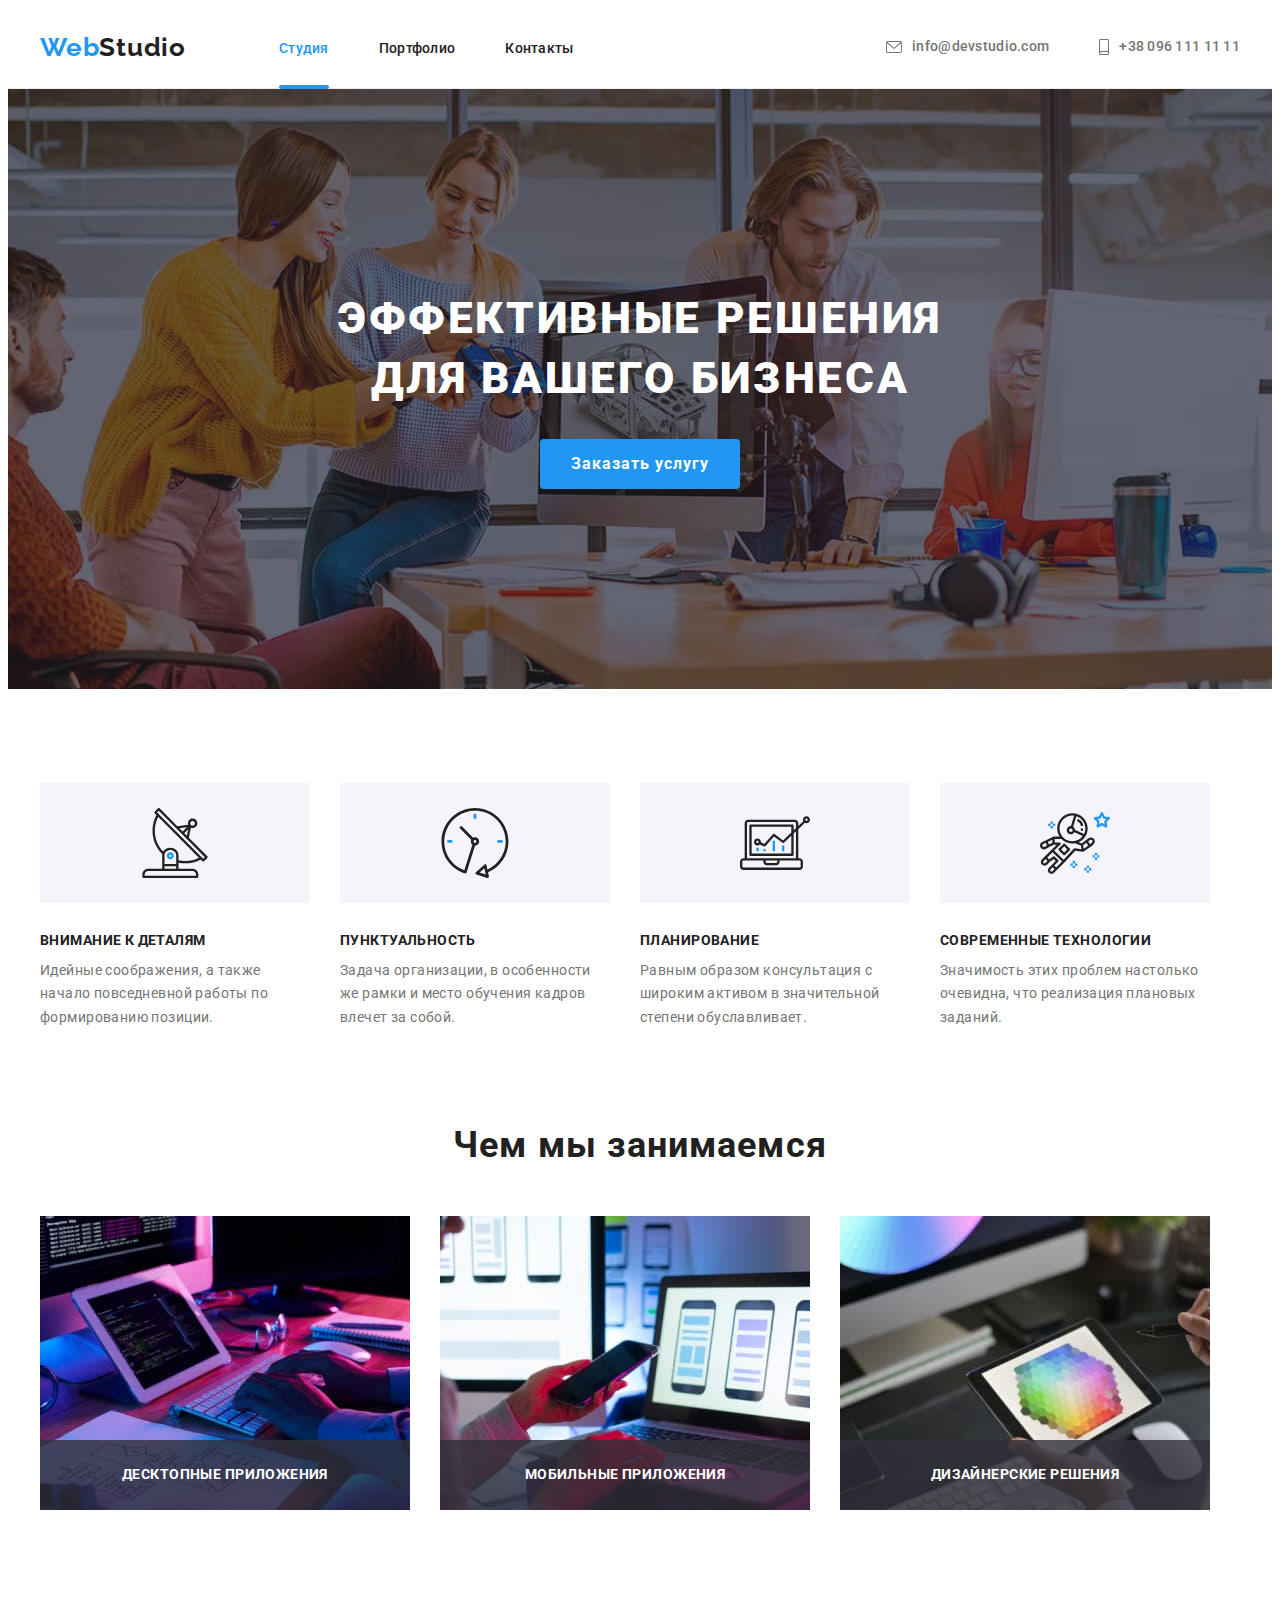
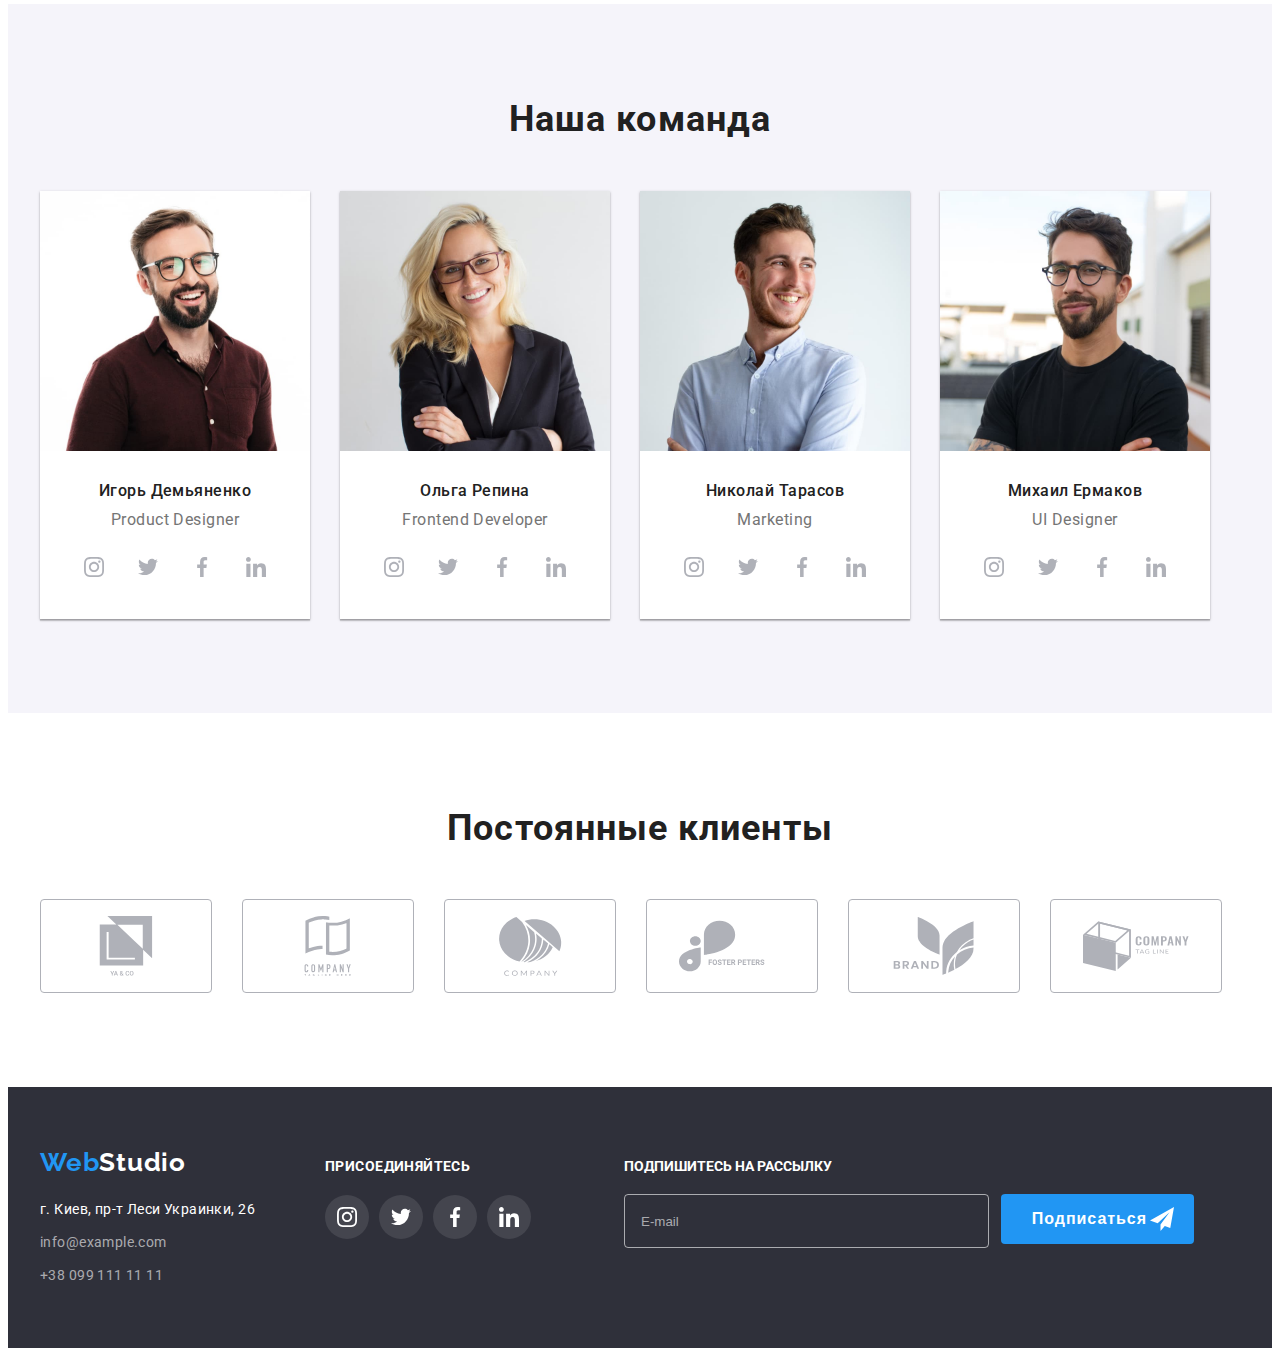
==== commit 96719c86: "bem_done" ====
--- a/index.html
+++ b/index.html
@@ -12,6 +12,7 @@
 </head>
  
 <body class="start-page"> 
+    
     <header class="header">
         <div class="container">
             <a href="" class="logo header-logo link">Web<span class="logo__style logo--black link">Studio</span></a> 
@@ -314,41 +315,41 @@
     </main>
 
     <footer class="footer">
-<div class="container">
-    <div class="footer-address">
-        <a href="" class="footer-logo link">Web<span class="footer-logo-white link">Studio</span></a> 
-        <address class="address">
-            <ul class="address-list list">
-                <li class="address-item"><a href="" class="footer-address-street secondary-text link">г. Киев, пр-т Леси Украинки, 26</a></li>
-                <li class="address-item"><a href="mailto:info@example.com" class="footer-mail-link secondary-text link">info@example.com</a></li>
-                <li class="address-item"><a href="tel:+380991111111" class="footer-tel-link secondary-text link">+38 099 111 11 11</a></li>
+<div class="container footer__container">
+    <div class="footer__address">
+        <a href="" class="logo footer-logo link">Web<span class="logo__style logo--white link">Studio</span></a> 
+        <address class="contacts">
+            <ul class="contacts-list list">
+                <li class="contacts-list__item"><a href="" class="contacts-list__address secondary-text link">г. Киев, пр-т Леси Украинки, 26</a></li>
+                <li class="contacts-list__item"><a href="mailto:info@example.com" class="contacts-list__mail secondary-text link">info@example.com</a></li>
+                <li class="contacts-list__item"><a href="tel:+380991111111" class="contacts-list__tel secondary-text link">+38 099 111 11 11</a></li>
             </ul>
         </address>
     </div>
 
-        <div class="footer-social">
-            <h3 class="footer-social-title">ПРИСОЕДИНЯЙТЕСЬ</h3>
-            <ul class="footer-social-list list">
-                <li class="footer-social-item"><a href="" class="footer-social-link link">
-                    <svg class="footer-social-icon" width="20" height="20">
+        <div class="social footer-social">
+            <h3 class="social__title">ПРИСОЕДИНЯЙТЕСЬ</h3>
+            <ul class="connect list">
+                <li class="connect__item"><a href="" class="connect__link link">
+                    <svg class="connect__icon" width="20" height="20">
                         <use href="./images/symbol-defs.svg#icon-instagram"></use>
                     </svg>
                 </a>
             </li>
-                <li class="footer-social-item"><a href="" class="footer-social-link link">
-                    <svg class="footer-social-icon" width="20" height="20">
+                <li class="connect__item"><a href="" class="connect__link link">
+                    <svg class="connect__icon" width="20" height="20">
                         <use href="./images/symbol-defs.svg#icon-twitter"></use>
                     </svg>
                 </a>
             </li>
-                <li class="footer-social-item"><a href="" class="footer-social-link link">
-                    <svg class="footer-social-icon" width="20" height="20">
+                <li class="connect__item"><a href="" class="connect__link link">
+                    <svg class="connect__icon" width="20" height="20">
                         <use href="./images/symbol-defs.svg#icon-facebook"></use>
                     </svg>
                 </a>
             </li>
-                <li class="footer-social-item"><a href="" class="footer-social-link link">
-                    <svg class="footer-social-icon" width="20" height="20">
+                <li class="connect__item"><a href="" class="connect__link link">
+                    <svg class="connect__icon" width="20" height="20">
                         <use href="./images/symbol-defs.svg#icon-linkedin"></use>
                     </svg>
                 </a>
@@ -356,15 +357,15 @@
             </ul>
         </div>
 
-        <form class="mailing-list">
-
-            <p class="mailing-title">ПОДПИШИТЕСЬ НА РАССЫЛКУ</p>
-            <div class="subscribe-field" role="group">
-              <input class="subscribe-email" type="email" name="subscribe" placeholder="E-mail" />
-
-              <button class="subscribe-btn" type="submit">
-                <span class="subscribe-text">Подписаться</span>
-                <svg class="subscribe-icon" width="24" height="24">
+        <form class="subscribe mailing-list">
+
+            <p class="subscribe__title">ПОДПИШИТЕСЬ НА РАССЫЛКУ</p>
+            <div class="subscribe__field" role="group">
+              <input class="subscribe__email" type="email" name="subscribe" placeholder="E-mail" />
+
+              <button class="subscribe__btn" type="submit">
+                <span class="subscribe__text">Подписаться</span>
+                <svg class="subscribe__icon" width="24" height="24">
                     <use href="./images/symbol-defs.svg#icon-send"></use>
                 </svg>
               </button>
--- a/css/styles.css
+++ b/css/styles.css
@@ -47,6 +47,14 @@
      margin: 0 auto;
      /*
      outline: 1px solid red; */
+ }
+
+ .logo--black {
+     color: var(--primary-text-color);
+ }
+
+ .logo--white {
+     color: var(--white-bc-color);
  }
 
  .visually-hidden {
@@ -527,25 +535,6 @@
 .clients-link-icon {
     display: flex;
 }
-/*
-.clients-link-icon {
-    fill: #AFB1B8;
-    display: inline-block;
-}
-.clients-link-icon:hover,
-.clients-link-icon:focus {
-    fill: var(--accent-color);  
-}
-/*
-.clients-link:hover .clients-link-icon,
-.clients-link:focus .clients-link-icon {
-    border-color: var(--accent-color);
-    fill: var(--accent-color);
-}
-.clients-link-icon:hover .clients-link-icon:focus {
-    fill: var(--accent-color)
-} 
-*/
 
 
 /* ----- <footer> Контакты ----- */
@@ -557,7 +546,7 @@
     background-color: var(--secondary-bc-color);
 }
 
-.footer .container {
+.footer__container {
     display: flex;
     align-items: baseline;
 }
@@ -574,43 +563,35 @@
 
     color: var(--accent-color);
 }
-.footer-logo-white {
-font-family: 'Raleway';
-font-weight: 700;
-font-size: 26px;
-line-height: 1.19;
-letter-spacing: 0.03em;
-
-    color: var(--white-bc-color);
-}
-.address-list {
+
+.contacts-list {
     max-width: 231px;
 }
-.footer-address-street {
+.contacts-list__address {
     display: block;
     margin-bottom: 9px;
 
     color: var(--white-bc-color);
 }
-.footer-mail-link {
+.contacts-list__mail {
     display: block;
     margin-bottom: 9px;
 
     color: rgba(255, 255, 255, 0.6); 
     transition: color 250ms var(--timing-function);
 }
-.footer-mail-link:hover,
-.footer-mail-link:focus {
+.contacts-list__mail:hover,
+.contacts-list__mail:focus {
     color: var(--accent-color);
 }
 
-.footer-tel-link {
+.contacts-list__tel {
     color: rgba(255, 255, 255, 0.6);
 
     transition: color 250ms var(--timing-function);
 }
-.footer-tel-link:hover,
-.footer-tel-link:focus {
+.contacts-list__tel:hover,
+.contacts-list__tel:focus {
     color: var(--accent-color);
 }
 
@@ -623,7 +604,7 @@
     justify-content: center;
 }
 
-.footer-social-title {
+.social__title {
 
 font-size: 14px;
 line-height: 1.14;
@@ -635,16 +616,16 @@
     color: var(--white-bc-color);
 }
 
-.footer-social-list {
+.connect {
     display: flex;
     justify-content: center;
 }
 
-.footer-social-item + .footer-social-item {
+.connect__item + .connect__item {
     margin-left: 10px;
 }
 
-.footer-social-link {
+.connect__link {
     display: flex;
     justify-content: center;
     align-items: center;
@@ -659,16 +640,16 @@
     transition: background-color 250ms var(--timing-function);
 }
 
-.footer-social-link:hover,
-.footer-social-link:focus {
+.connect__link:hover,
+.connect__link:focus {
     background-color: var(--accent-color)
 }
 
-.footer-social-icon {
+.connect__icon {
     fill: var(--white-bc-color)
 }
 
-.footer-social-link:hover .footer-social-icon {
+.connect__link:hover .connect__icon {
     fill: var(--white-bc-color);
 }
 
@@ -682,7 +663,7 @@
     height: 86px;
 }
 
-.mailing-title {
+.subscribe__title {
     font-weight: 700;
     font-size: 14px;
     line-height: 1.17;
@@ -692,11 +673,11 @@
     color: var(--white-bc-color);
 }
 
-.subscribe-field {
-    display: flex;
-}
-
-.subscribe-email {
+.subscribe__field {
+    display: flex;
+}
+
+.subscribe__email {
     width: 358px;
     height: 50px;
 
@@ -710,13 +691,13 @@
                  color 250ms var(--timing-function);
 }
 
-.subscribe-email:focus {
+.subscribe__email:focus {
   outline: none;
   color: var(--white-bc-color);
   border: 1px solid var(--accent-color);
 }
 
-.subscribe-email::placeholder {
+.subscribe__email::placeholder {
     color: #FFFFFF99;
     transition: color 250ms var(--timing-function);
   }
@@ -724,7 +705,7 @@
     color: var(--accent-color);
   }
 
-  .subscribe-btn {
+  .subscribe__btn {
     position: relative;
     width: 200px;
     height: 50px;
@@ -734,12 +715,12 @@
     border-radius: 4px;
     transition: border 250ms var(--timing-function);
   }
-  .subscribe-btn:focus {
+  .subscribe__btn:focus {
     outline: none;
     border: 2px solid #FFFFFF99;
   }
 
-  .subscribe-text {
+  .subscribe__text {
     position: absolute;
     top: 50%;
     left: 29px;
@@ -753,7 +734,7 @@
     color: var(--white-bc-color);
   }
 
-  .subscribe-icon {
+  .subscribe__icon {
     position: absolute;
     right: 18px;
     top: 50%;
@@ -783,6 +764,9 @@
     display: flex;
     align-items: center;
 }
+
+/* ----- Logo ----- */
+/*
 .portfolio-logo {
     margin-right: 93px;
     display: block;
@@ -798,7 +782,9 @@
 }
 .portfolio-logo-black {
     color: var(--primary-text-color);
-}
+} */
+
+/*
 .portfolio-link {
     padding-top: 32px;
     padding-bottom: 32px;
@@ -863,6 +849,8 @@
 .portfolio-tel-link:focus {
     color: var(--accent-color);
 }
+*/
+
 
 /* ----- filter ----- */
 
@@ -873,16 +861,16 @@
     /*background-color: var(--primary-bc-color); */
 }
 
-.filter-list {
+.btn {
     display: flex;
     margin-bottom: 50px;
     justify-content: center;
 }
-.filter-item:not(:last-child) {
+.btn__item:not(:last-child) {
     margin-right: 8px;
 }
 
-.filter-btn {
+.btn__list {
     display: block;
     padding: 6px 22px;
     border: none;
@@ -903,26 +891,27 @@
      background-color 250ms var(--timing-function),
      box-shadow 250ms var(--timing-function);
 }
-.filter-btn:hover,
-.filter-btn:focus {
+.btn__list:hover,
+.btn__list:focus {
     box-shadow: 0px 2px 2px 0px #0000001F, 0px 1px 2px 0px #00000014,
     0px 3px 1px 0px #0000001A;
 
     background-color: var(--accent-color);
     color: var(--white-bc-color);
 }
-.filter-btn.current {
+.btn__list.current {
     background-color: var(--accent-color);
 }
 
-.filter-list-project {
+
+.filter__list {
     display: flex;
     flex-wrap: wrap;
     margin-left: -30px;
     margin-bottom: -30px;
 }
 
-.filter-list-item {
+.filter__item {
     width: calc(100% / 3 - 30px);
     margin-left: 30px;
     margin-bottom: 30px;
@@ -930,22 +919,22 @@
     transition: box-shadow 250ms var(--timing-function);
 }
 
-.filter-list-item:hover,
-.filter-list-item:focus {
+.filter__item:hover,
+.filter__item:focus {
     box-shadow: 1px 4px 6px 0px #00000029, 0px 4px 4px 0px #0000000f,
     0px 1px 1px 0px #0000001f;
 }
 
-.filter-list-item:hover .filter-top-text {
+.filter__item:hover .filter__text {
     transform: translateY(0%);
 }
 
-.filter-wrap {
+.filter__wrap {
     position: relative;
     overflow: hidden;
 }
 
-.filter-top-text {
+.filter__text {
     position: absolute;
     top: 0;
     overflow: auto;
@@ -964,7 +953,7 @@
 }
 
 
-.filter-box {
+.filter__box {
     padding: 20px 24px;
 
     border-right: 1px solid #eeeeee;
@@ -972,7 +961,7 @@
     border-left: 1px solid #eeeeee;
 }
 
-.filter-name {
+.filter__name {
     margin-bottom: 4px;
 
 font-size: 18px;
@@ -982,7 +971,7 @@
 
     color: var(--primary-text-color)
 }
-.filter-text {
+.filter__place {
 font-weight: 400;    
 font-size: 16px;
 line-height: 1.88;
@@ -994,6 +983,7 @@
 
 /* ----- footer ----- */
 
+/*
 .portfolio-footer {
     padding-top: 60px;
     padding-bottom: 60px;
@@ -1064,7 +1054,7 @@
 
 
 /* ----- Присоединяйтесь footer ----- */
-
+/*
 .portfolio-footer-social {
     margin-left: 70px;
     display: block;
@@ -1119,7 +1109,7 @@
 .portfolio-footer-social-link:hover .portfolio-footer-social-icon {
     fill: var(--white-bc-color);
 }
-
+*/
 
 /* ----- Modal ----- */
 
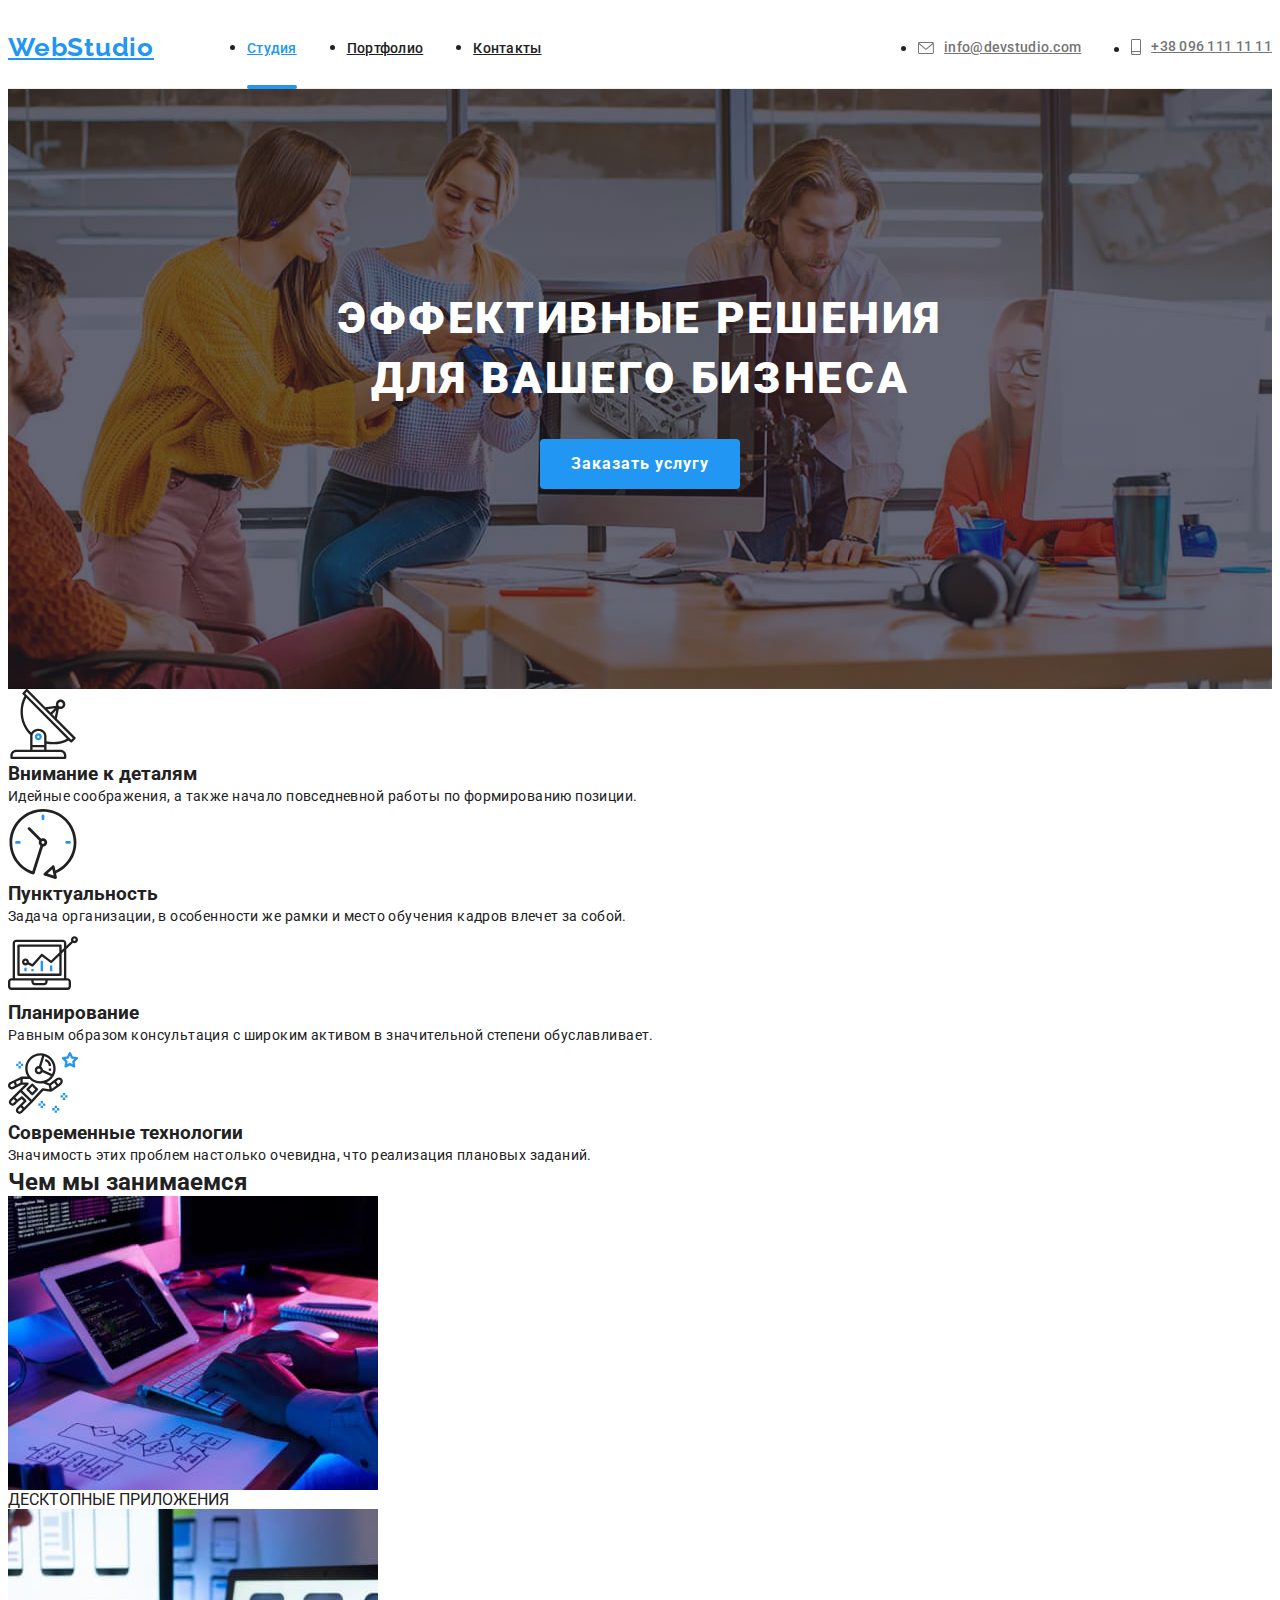
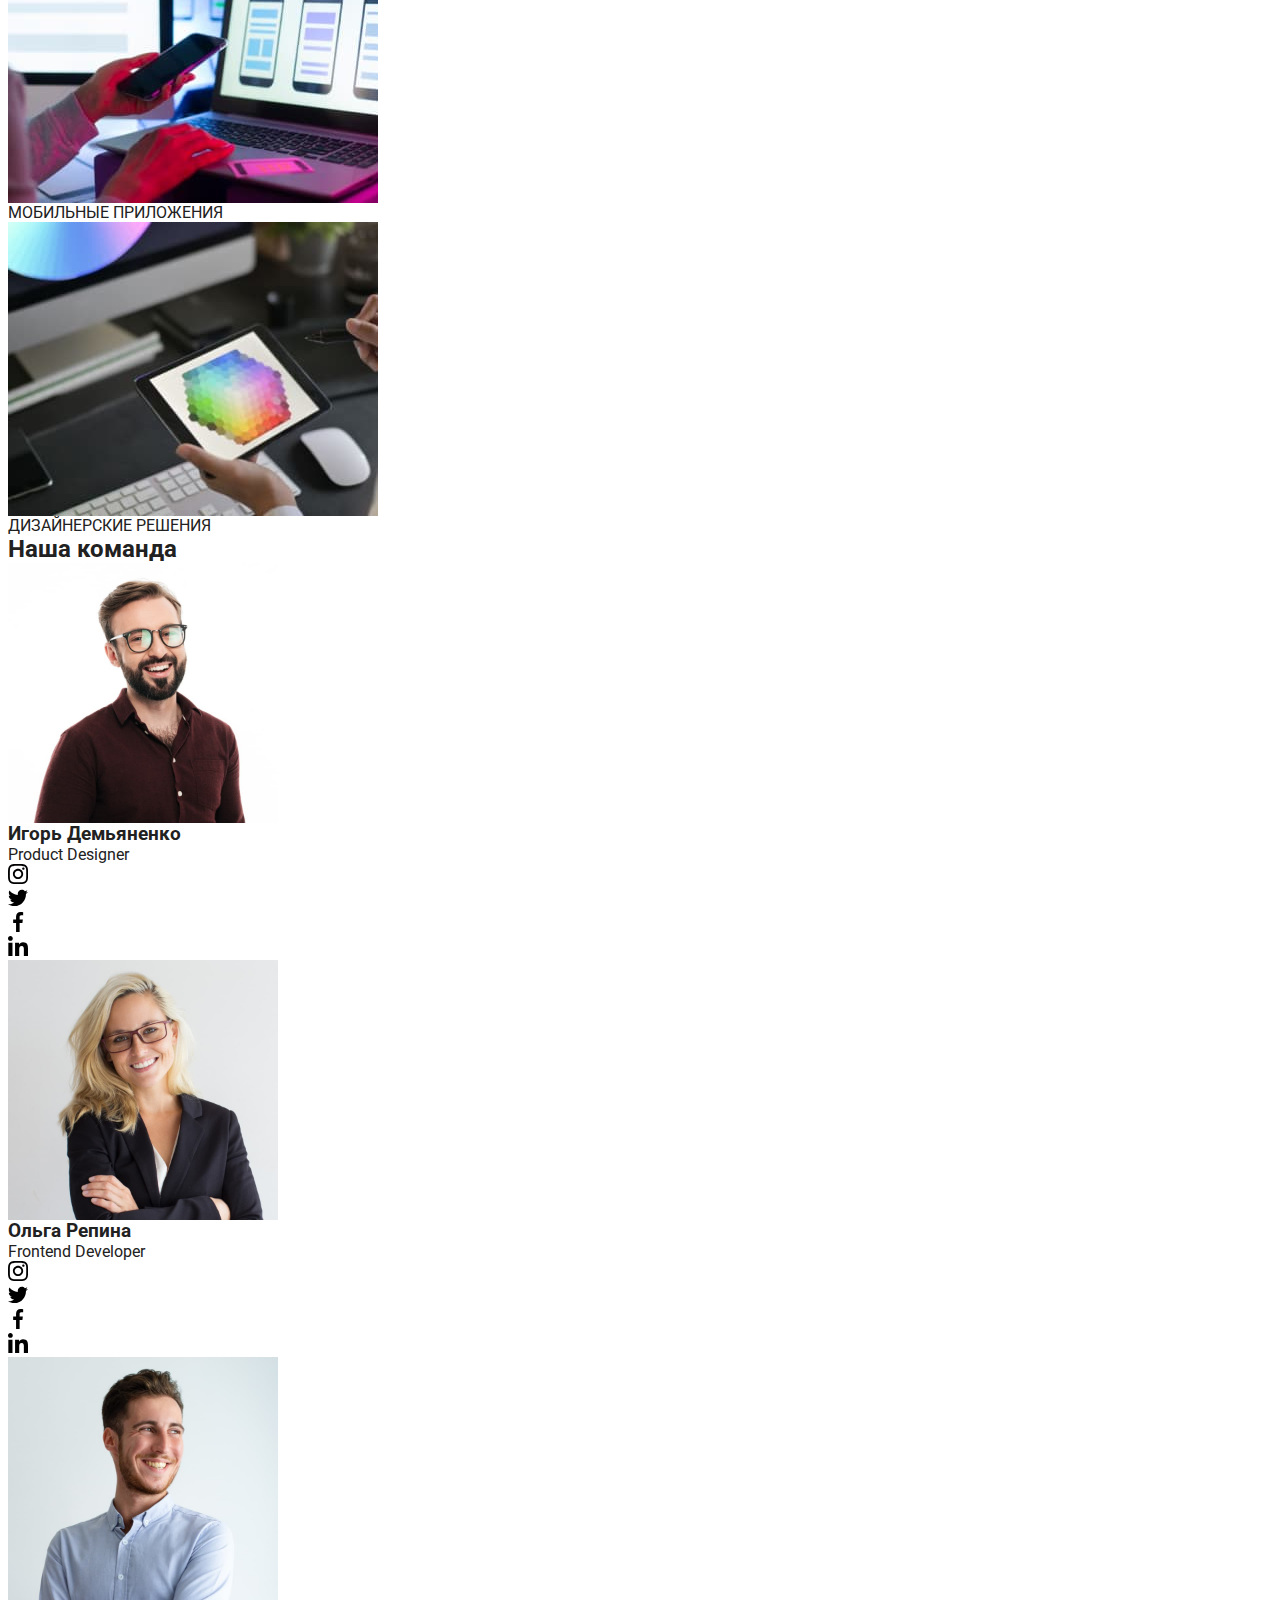
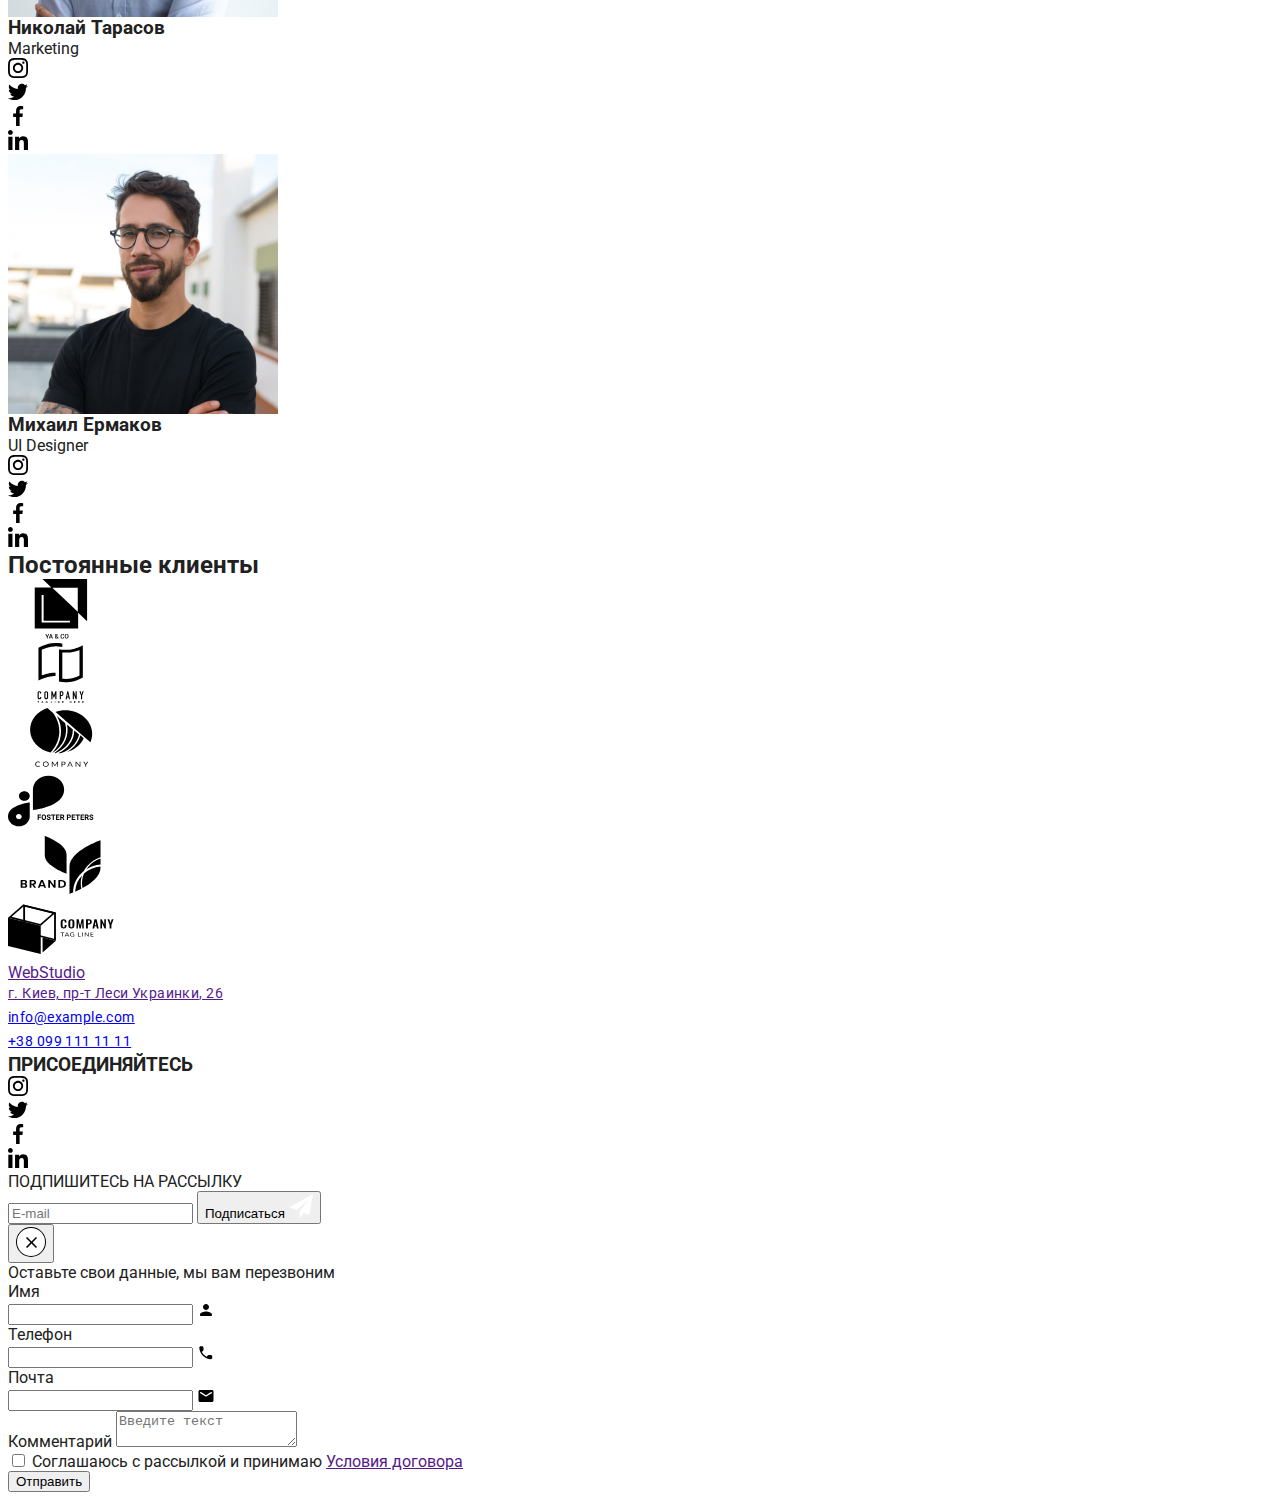
==== commit 73938f3a: "start_main" ====
--- a/index.html
+++ b/index.html
@@ -8,7 +8,8 @@
     <link href="https://fonts.googleapis.com/css2?family=Raleway:wght@700&family=Roboto:wght@400;500;700;900&display=swap"
          rel="stylesheet">
     <link rel="stylesheet" href="https://cdnjs.cloudflare.com/ajax/libs/modern-normalize/1.1.0/modern-normalize.min.css" integrity="sha512-wpPYUAdjBVSE4KJnH1VR1HeZfpl1ub8YT/NKx4PuQ5NmX2tKuGu6U/JRp5y+Y8XG2tV+wKQpNHVUX03MfMFn9Q==" crossorigin="anonymous" referrerpolicy="no-referrer" />
-    <link rel="stylesheet" href="./css/styles.css" />  
+    <!-- <link rel="stylesheet" href="./css/styles.css" /> -->
+    <link rel="stylesheet" href="./css/main.css" />  
 </head>
  
 <body class="start-page"> 
@@ -57,7 +58,7 @@
         
         <section class="about about-section">
             <div class="container">
-            <ul class="features__list list">
+            <ul class="features list">
         <li class="features__item">
             <div class="features__icon">
                 <svg class="features__image" width="70" height="70">
@@ -102,7 +103,7 @@
             <div class="container">
             <h2 class="study__title">Чем мы занимаемся</h2>
             
-            <ul class="work__list list">
+            <ul class="work list">
                 <li class="work__item">
                     <div class="work__box">
                     <img src="./images/photo_hands_1.jpg" alt="руки на клавиатуре"
--- a/css/styles.css
+++ b/css/styles.css
@@ -1,3 +1,4 @@
+/*
 :root {
     --primary-bc-color: #E5E5E5;
     --secondary-bc-color: #2F303A;
@@ -7,14 +8,14 @@
     --secondary-text-color: #757575;
     --accent-color: #2196f3;
     --timing-function: cubic-bezier(0.4, 0, 0.2, 1);
-    
-}
+} */
 /* ----- <body> start-page ----- */
 
+/*
 .start-page {
     font-family: "Roboto", Tahoma, sans-serif;
     background-color: var(--white-bc-color);
-     color: var(--primary-text-color);
+    color: var(--primary-text-color);
  }
 
  p,h1,h2,h3,h4,h5,h6 {
@@ -30,7 +31,7 @@
      display: block;
      max-width: 100%;
      height: auto;
- }
+ } */
 
  .link {
      text-decoration: none;
@@ -69,7 +70,7 @@
     clip-path: inset(50%);
     margin: -1px;
  }
-
+/*
  .head-text {
     font-weight: 500;
     font-size: 14px;
@@ -82,202 +83,15 @@
     font-size: 14px;
     line-height: 1.71;
     letter-spacing: 0.03em;
-
  }
-
+*/
  /* ----- Header ----- */
 
- .header {
-    padding-top: 24px;
-    padding-bottom: 25px;
-    border-bottom: 1px solid #eeeeee;
-
-    background-color: var(--white-bc-color);
-}
-
-.header .container {
-   display: flex;
-   align-items: center;
-}
-
-
-/* --- logo --- */
-
-
-.header-logo {
-   display: block;
-   margin-right: 93px;
-
-font-family: 'Raleway';
-font-weight: 700;
-font-size: 26px;
-line-height: 1.19;
-letter-spacing: 0.03em;
-
-   color: var(--accent-color);
-}
-
-/* --- menu-list --- */
-
-.menu-list {
-   display: flex;
-}
-
-.menu-list__link {
-padding-top: 32px;
-padding-bottom: 32px;
-
-color: var(--primary-text-color);
-
-position: relative;
-
-transition: color 250ms var(--timing-function);
-}
-
-.menu-list__link:hover,
-.menu-list__link:focus {
-   color: var(--accent-color);
-}
-
-.current::after {
-   content: '';
-
-   display: block;
-   position: absolute;
-   left: 0px;
-   bottom: -1px;
-   border-radius: 2px;
-
-   width: 100%;
-   height: 4px;
-
-   background-color: var(--accent-color);
-}
-
-.current {
-   color: var(--accent-color);
-}
-
-.menu-list__item:not(:last-child) {
-   margin-right: 50px;
-}
-
-
-/* --- address --- */
-
-.header-navigation {
-   margin-left: auto;
-}
-
-.address {
-   display: flex;
-}
-
-.address__mail {
-   display: flex;
-   margin-right: 50px;
-   align-items: center;
-
-   color: var(--secondary-text-color);
-
-   transition: color 250ms var(--timing-function);
-}
-
-.address__mail:hover,
-.address__mail:focus {
-   color: var(--accent-color);  
-}
-
-.address__mail-icon {
-   margin-right: 10px;
-   
-   fill: currentColor;
-   }
-
-.address__tel {
-   display: flex;
-   align-items: center;
-
-   color: var(--secondary-text-color);  
-
-   transition: color 250ms var(--timing-function);
-}
-
-.address__tel:hover,
-.address__tel:focus {
-   color: var(--accent-color);
-}
-
-.address__tel-icon {
-   margin-right: 10px;
-   align-items: baseline;
-   
-   fill: currentColor;
-   }
 
 /* ----- Hero ----- */
 
 
-.hero {
-    padding-top: 200px;
-    padding-bottom: 200px;
-
-    background-color: var(--secondary-bc-color);
-
-        background-image:linear-gradient(
-        rgba(47, 48, 58, 0.4), 
-        rgba(47, 48, 58, 0.4)), 
-        url(../images/hero_bc.jpg);
-        background-repeat: no-repeat;
-        background-size: cover;
-        background-position: center;
-        max-width: 1600px;
-        margin: 0 auto;
-}
-.hero__title {
-font-weight: 900;
-font-size: 44px;
-line-height: 1.36;
-text-align: center;
-letter-spacing: 0.06em;
-text-transform: uppercase;
-
-    max-width: 700px;
-    margin-left: auto;
-    margin-right: auto;
-    margin-bottom: 30px;
-
-    color: var(--white-bc-color);
-}
-
-.hero__btn { 
-    width: 200px; 
-    height: 50px;
-    border: none;
-    border-radius: 4px;
-
-font-family: inherit; 
-font-style: normal; 
-font-weight: 700;  
-font-size: 16px;
-line-height: 1.88;
-letter-spacing: 0.06em;
-background-color: var(--accent-color);
-
-    display: block;
-    margin: 0 auto;
-    text-align: center;
-
-color: var(--white-bc-color);
-cursor: pointer;
-
-transition: color 250ms var(--timing-function), background-color 250ms var(--timing-function);
-}
-
-.hero__btn:hover,
-.hero__btn:focus {
-    background-color: #188ce8;
-}
+
 
 /* --- features --- */
 
@@ -286,7 +100,7 @@
     padding-bottom: 94px;
 }
 
-.features__list {
+.features {
     display: flex;
 }
 
@@ -345,7 +159,7 @@
     color: var(--primary-text-color);
 }
 
-.work__list {
+.work {
     display: flex;
 }
 
--- a/css/main.css
+++ b/css/main.css
@@ -0,0 +1,200 @@
+:root {
+  --primary-bc-color: #E5E5E5;
+  --secondary-bc-color: #2F303A;
+  --team-bc-color: #F5F4FA;
+  --white-bc-color: #FFFFFF;
+  --primary-text-color: #212121;
+  --secondary-text-color: #757575;
+  --accent-color: #2196f3;
+  --timing-function: cubic-bezier(0.4, 0, 0.2, 1);
+}
+
+.start-page {
+  font-family: "Roboto", Tahoma, sans-serif;
+  background-color: var(--white-bc-color);
+  color: var(--primary-text-color);
+}
+
+p, h1, h2, h3, h4, h5, h6 {
+  margin: 0;
+}
+
+ul, ol {
+  padding-left: 0;
+  margin: 0;
+}
+
+img {
+  display: block;
+  max-width: 100%;
+  height: auto;
+}
+
+.head-text {
+  font-weight: 500;
+  font-size: 14px;
+  line-height: 1.14;
+  letter-spacing: 0.02em;
+}
+
+.secondary-text {
+  font-style: normal;
+  font-size: 14px;
+  line-height: 1.71;
+  letter-spacing: 0.03em;
+}
+
+.header {
+  padding-top: 24px;
+  padding-bottom: 25px;
+  border-bottom: 1px solid #eeeeee;
+  background-color: var(--white-bc-color);
+}
+
+.header .container {
+  display: flex;
+  align-items: center;
+}
+
+.header-logo {
+  display: block;
+  margin-right: 93px;
+  font-family: "Raleway";
+  font-weight: 700;
+  font-size: 26px;
+  line-height: 1.19;
+  letter-spacing: 0.03em;
+  color: var(--accent-color);
+}
+
+.menu-list {
+  display: flex;
+}
+
+.menu-list__link {
+  padding-top: 32px;
+  padding-bottom: 32px;
+  color: var(--primary-text-color);
+  position: relative;
+  transition: color 250ms var(--timing-function);
+}
+
+.menu-list__link:hover,
+.menu-list__link:focus {
+  color: var(--accent-color);
+}
+
+.current::after {
+  content: "";
+  display: block;
+  position: absolute;
+  left: 0px;
+  bottom: -1px;
+  border-radius: 2px;
+  width: 100%;
+  height: 4px;
+  background-color: var(--accent-color);
+}
+
+.current {
+  color: var(--accent-color);
+}
+
+.menu-list__item:not(:last-child) {
+  margin-right: 50px;
+}
+
+.header-navigation {
+  margin-left: auto;
+}
+
+.address {
+  display: flex;
+}
+
+.address__mail {
+  display: flex;
+  margin-right: 50px;
+  align-items: center;
+  color: var(--secondary-text-color);
+  transition: color 250ms var(--timing-function);
+}
+
+.address__mail:hover,
+.address__mail:focus {
+  color: var(--accent-color);
+}
+
+.address__mail-icon {
+  margin-right: 10px;
+  fill: currentColor;
+}
+
+.address__tel {
+  display: flex;
+  align-items: center;
+  color: var(--secondary-text-color);
+  transition: color 250ms var(--timing-function);
+}
+
+.address__tel:hover,
+.address__tel:focus {
+  color: var(--accent-color);
+}
+
+.address__tel-icon {
+  margin-right: 10px;
+  align-items: baseline;
+  fill: currentColor;
+}
+
+.hero {
+  padding-top: 200px;
+  padding-bottom: 200px;
+  background-color: var(--secondary-bc-color);
+  background-image: linear-gradient(rgba(47, 48, 58, 0.4), rgba(47, 48, 58, 0.4)), url(../images/hero_bc.jpg);
+  background-repeat: no-repeat;
+  background-size: cover;
+  background-position: center;
+  max-width: 1600px;
+  margin: 0 auto;
+}
+
+.hero__title {
+  font-weight: 900;
+  font-size: 44px;
+  line-height: 1.36;
+  text-align: center;
+  letter-spacing: 0.06em;
+  text-transform: uppercase;
+  max-width: 700px;
+  margin-left: auto;
+  margin-right: auto;
+  margin-bottom: 30px;
+  color: var(--white-bc-color);
+}
+
+.hero__btn {
+  width: 200px;
+  height: 50px;
+  border: none;
+  border-radius: 4px;
+  font-family: inherit;
+  font-style: normal;
+  font-weight: 700;
+  font-size: 16px;
+  line-height: 1.88;
+  letter-spacing: 0.06em;
+  background-color: var(--accent-color);
+  display: block;
+  margin: 0 auto;
+  text-align: center;
+  color: var(--white-bc-color);
+  cursor: pointer;
+  transition: color 250ms var(--timing-function), background-color 250ms var(--timing-function);
+}
+
+.hero__btn:hover,
+.hero__btn:focus {
+  background-color: #188ce8;
+}/*# sourceMappingURL=main.css.map */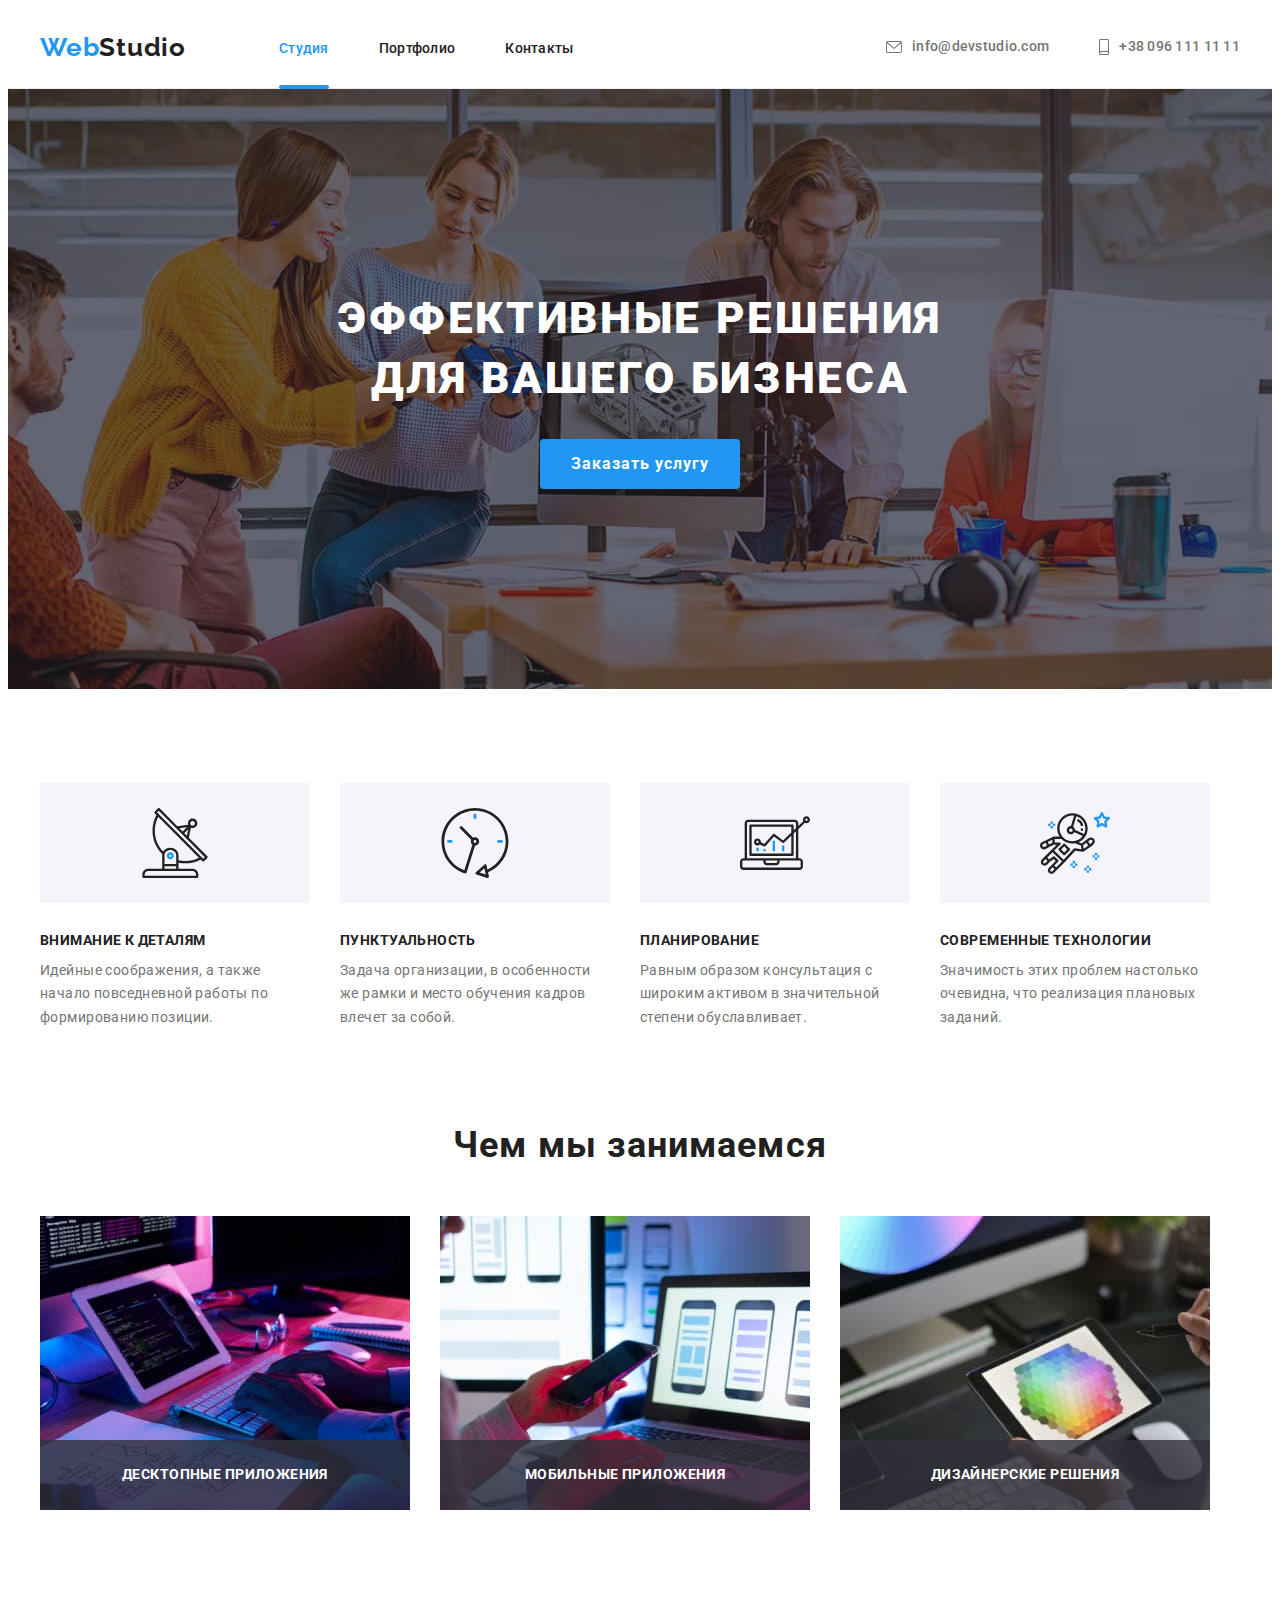
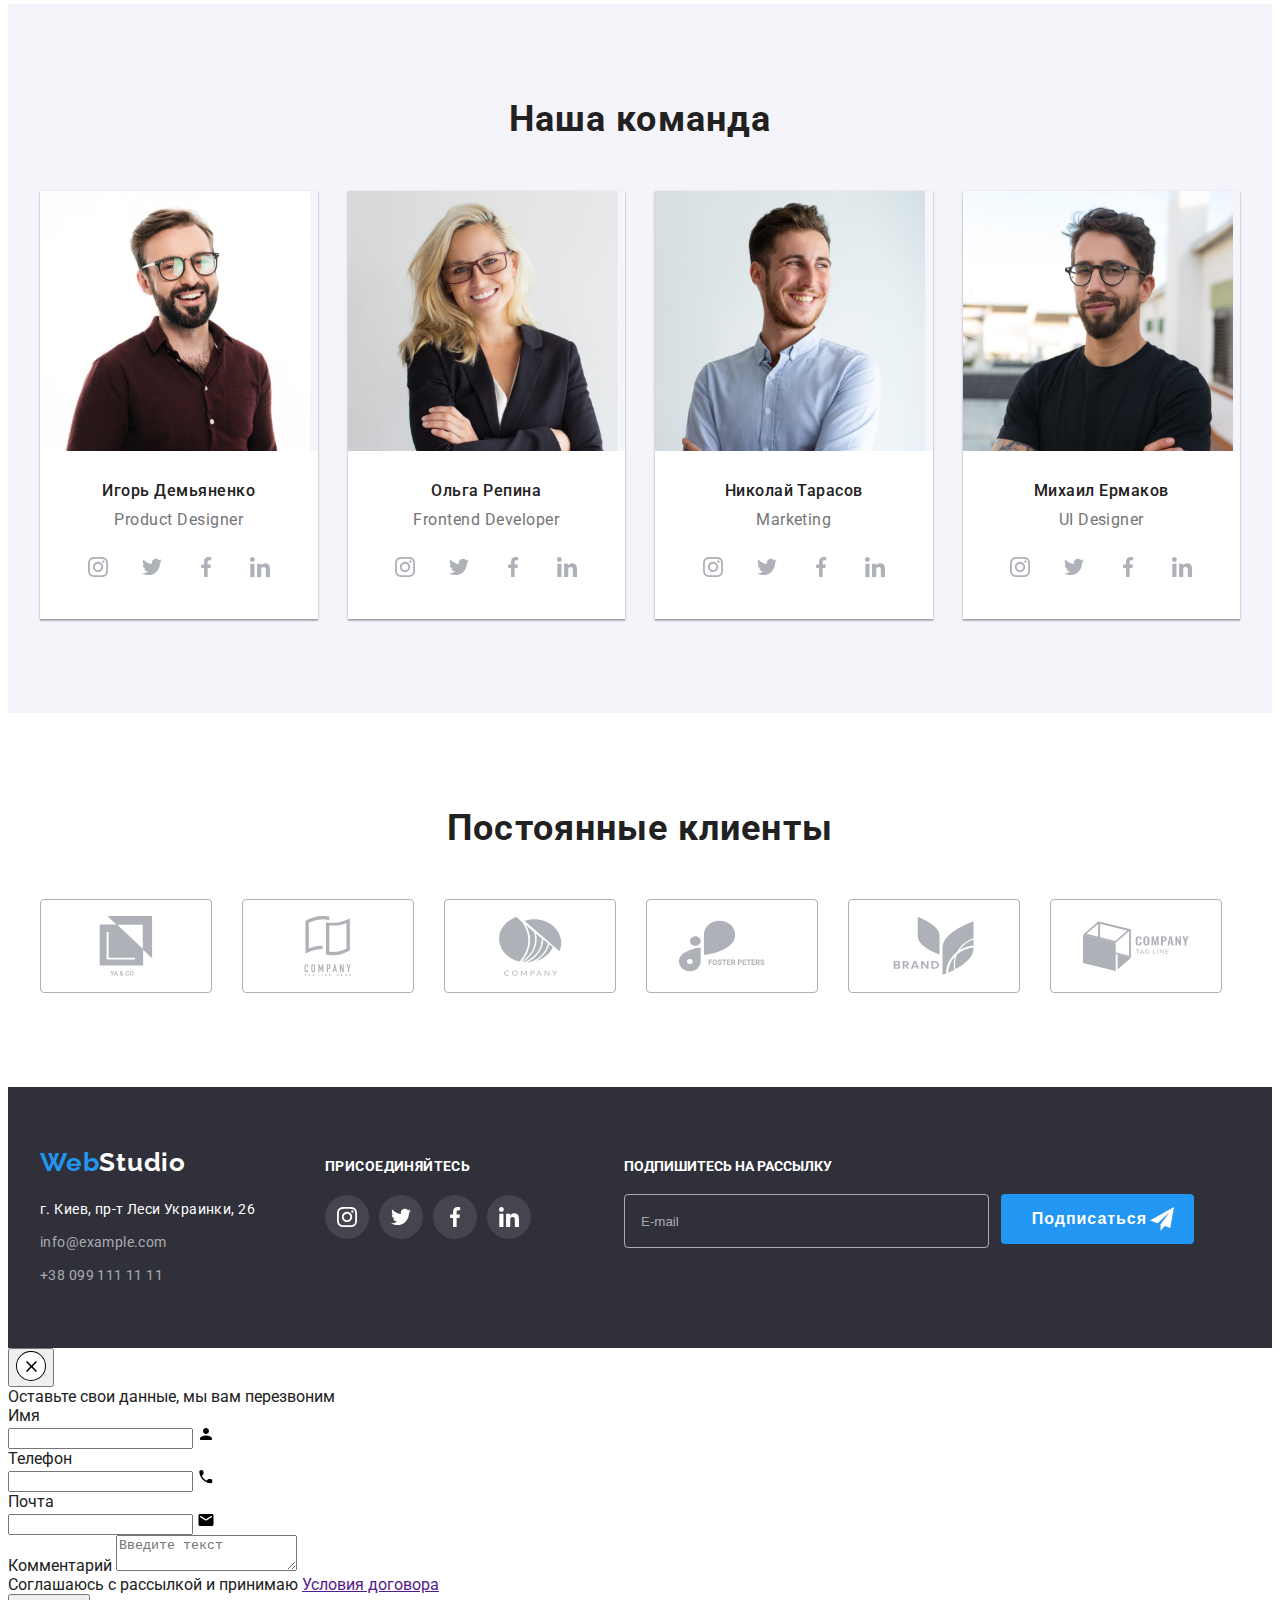
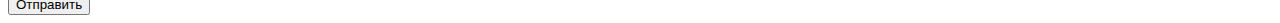
==== commit fc489d13: "sass_footer" ====
--- a/index.html
+++ b/index.html
@@ -103,26 +103,26 @@
             <div class="container">
             <h2 class="study__title">Чем мы занимаемся</h2>
             
-            <ul class="work list">
-                <li class="work__item">
-                    <div class="work__box">
+            <ul class="study-list list">
+                <li class="study-list__item">
+                    <div class="study-list__box">
                     <img src="./images/photo_hands_1.jpg" alt="руки на клавиатуре"
                      width="370" height="294">
-                    <p class="work__title">ДЕСКТОПНЫЕ ПРИЛОЖЕНИЯ</p>
+                    <p class="study-list__title">ДЕСКТОПНЫЕ ПРИЛОЖЕНИЯ</p>
                     </div>
                     </li>
-                <li class="work__item">
-                    <div class="work__box">
+                <li class="study-list__item">
+                    <div class="study-list__box">
                     <img src="./images/photo_hands_2.jpg" alt="в руке телефон"
                     width="370" height="294">
-                <p class="work__title">МОБИЛЬНЫЕ ПРИЛОЖЕНИЯ</p>
+                <p class="study-list__title">МОБИЛЬНЫЕ ПРИЛОЖЕНИЯ</p>
                     </div>
                 </li>
-                <li class="work__item">
-                    <div class="work__box">
+                <li class="study-list__item">
+                    <div class="study-list__box">
                     <img src="./images/photo_hands_3.jpg" alt="в руке планшет"
                     width="370" height="294">
-                <p class="work__title">ДИЗАЙНЕРСКИЕ РЕШЕНИЯ</p>
+                <p class="study-list__title">ДИЗАЙНЕРСКИЕ РЕШЕНИЯ</p>
                     </div>
                 </li>
             </ul>
@@ -315,7 +315,7 @@
         </section>
     </main>
 
-    <footer class="footer">
+    <footer class="footer footer-section">
 <div class="container footer__container">
     <div class="footer__address">
         <a href="" class="logo footer-logo link">Web<span class="logo__style logo--white link">Studio</span></a> 
--- a/css/styles.css
+++ b/css/styles.css
@@ -32,7 +32,7 @@
      max-width: 100%;
      height: auto;
  } */
-
+/*
  .link {
      text-decoration: none;
  }
@@ -47,9 +47,9 @@
      padding-right: 15px;
      margin: 0 auto;
      /*
-     outline: 1px solid red; */
- }
-
+     outline: 1px solid red; 
+ } */
+/*
  .logo--black {
      color: var(--primary-text-color);
  }
@@ -57,7 +57,7 @@
  .logo--white {
      color: var(--white-bc-color);
  }
-
+/*
  .visually-hidden {
     position: absolute;
     white-space: nowrap;
@@ -69,7 +69,7 @@
     clip: rect(0 0 0 0);
     clip-path: inset(50%);
     margin: -1px;
- }
+ } */
 /*
  .head-text {
     font-weight: 500;
@@ -93,7 +93,7 @@
 
 
 
-/* --- features --- */
+/* --- features --- 
 
 .about-section {
     padding-top: 94px;
@@ -138,10 +138,10 @@
 max-width: 270px;   
 
     color: var(--secondary-text-color);
-}
-
-/* --- <work> Чем мы занимаемся --- */
-
+} */
+
+ /*--- <work> Чем мы занимаемся --- */
+/*
 .study-section {
     padding-bottom: 94px;
 } 
@@ -159,19 +159,19 @@
     color: var(--primary-text-color);
 }
 
-.work {
-    display: flex;
-}
-
-.work__item:not(:last-child) {
+.study-list {
+    display: flex;
+}
+
+.study-list__item:not(:last-child) {
     margin-right: 30px;
 }
 
-.work__box {
+.study-list__box {
 position: relative;
 }
 
-.work__title {
+.study-list__title {
 position: absolute;
 bottom: 0;
   
@@ -189,10 +189,11 @@
 
 color: var(--white-bc-color);
 background-color: #2F303ACC;
-}
+} */
 
 /* --- <team> Наша команда --- */
 
+/*
 .team {
     padding-top: 94px;
     padding-bottom: 94px;
@@ -289,10 +290,10 @@
 .team-social-link:hover .team-social-icon,
 .team-social-link:focus .team-social-icon{
     fill: var(--white-bc-color);
-}
-
+} 
+*/
 /* ----- Постоянные клиенты ----- */
-
+/*
 .clients {
     padding: 94px 0px;
 }
@@ -349,11 +350,11 @@
 .clients-link-icon {
     display: flex;
 }
-
-
+*/
 /* ----- <footer> Контакты ----- */
 
-.footer {
+
+.footer-section {
     padding-top: 60px;
     padding-bottom: 60px;
 
--- a/css/main.css
+++ b/css/main.css
@@ -1,3 +1,4 @@
+@charset "UTF-8";
 :root {
   --primary-bc-color: #E5E5E5;
   --secondary-bc-color: #2F303A;
@@ -9,25 +10,61 @@
   --timing-function: cubic-bezier(0.4, 0, 0.2, 1);
 }
 
+.visually-hidden {
+  position: absolute;
+  white-space: nowrap;
+  width: 1px;
+  height: 1px;
+  overflow: hidden;
+  border: 0;
+  padding: 0;
+  clip: rect(0 0 0 0);
+  clip-path: inset(50%);
+  margin: -1px;
+}
+
+p, h1, h2, h3, h4, h5, h6 {
+  margin: 0;
+}
+
+ul, ol {
+  padding-left: 0;
+  margin: 0;
+}
+
+img {
+  display: block;
+  max-width: 100%;
+  height: auto;
+}
+
 .start-page {
   font-family: "Roboto", Tahoma, sans-serif;
   background-color: var(--white-bc-color);
   color: var(--primary-text-color);
 }
 
-p, h1, h2, h3, h4, h5, h6 {
-  margin: 0;
-}
-
-ul, ol {
-  padding-left: 0;
-  margin: 0;
-}
-
-img {
-  display: block;
-  max-width: 100%;
-  height: auto;
+.link {
+  text-decoration: none;
+}
+
+.list {
+  list-style: none;
+}
+
+.container {
+  width: 1200px;
+  padding-left: 15px;
+  padding-right: 15px;
+  margin: 0 auto;
+}
+
+.logo--black {
+  color: var(--primary-text-color);
+}
+
+.logo--white {
+  color: var(--white-bc-color);
 }
 
 .head-text {
@@ -197,4 +234,407 @@
 .hero__btn:hover,
 .hero__btn:focus {
   background-color: #188ce8;
+}
+
+.about-section {
+  padding-top: 94px;
+  padding-bottom: 94px;
+}
+
+.features {
+  display: flex;
+}
+
+.features__item:not(:last-child) {
+  margin-right: 30px;
+}
+
+.features__icon {
+  display: flex;
+  max-width: 270px;
+  height: 120px;
+  justify-content: center;
+  align-items: center;
+  margin-bottom: 30px;
+  background-color: var(--team-bc-color);
+}
+
+.features__title {
+  margin-bottom: 10px;
+  font-style: normal;
+  font-size: 14px;
+  line-height: 1.14;
+  letter-spacing: 0.03em;
+  text-transform: uppercase;
+  color: var(--primary-text-color);
+}
+
+.features__text {
+  max-width: 270px;
+  color: var(--secondary-text-color);
+}
+
+.study-section {
+  padding-bottom: 94px;
+}
+
+.study__title {
+  margin-left: auto;
+  margin-right: auto;
+  margin-bottom: 50px;
+  font-size: 36px;
+  line-height: 1.17;
+  text-align: center;
+  letter-spacing: 0.03em;
+  color: var(--primary-text-color);
+}
+
+.study-list {
+  display: flex;
+}
+
+.study-list__item:not(:last-child) {
+  margin-right: 30px;
+}
+
+.study-list__box {
+  position: relative;
+}
+
+.study-list__title {
+  position: absolute;
+  bottom: 0;
+  display: flex;
+  justify-content: center;
+  align-items: center;
+  font-weight: 700;
+  font-size: 14px;
+  line-height: 1.14;
+  letter-spacing: 0.03em;
+  width: 100%;
+  height: 70px;
+  color: var(--white-bc-color);
+  background-color: rgba(47, 48, 58, 0.8);
+}
+
+.team {
+  padding-top: 94px;
+  padding-bottom: 94px;
+  background-color: var(--team-bc-color);
+}
+
+.team-title {
+  margin-bottom: 50px;
+  font-size: 36px;
+  line-height: 1.17;
+  text-align: center;
+  letter-spacing: 0.03em;
+  color: var(--primary-text-color);
+}
+
+.team-pictures {
+  display: flex;
+  margin-left: -30px;
+}
+
+.team-image {
+  width: calc(25% - 30px);
+  margin-left: 30px;
+  box-shadow: 0px 1px 3px rgba(0, 0, 0, 0.2), 0px 1px 1px rgba(0, 0, 0, 0.1411764706), 0px 2px 1px rgba(0, 0, 0, 0.1215686275);
+}
+
+.team-name {
+  margin-bottom: 10px;
+  font-weight: 500;
+  font-size: 16px;
+  line-height: 1.19;
+  letter-spacing: 0.03em;
+  text-align: center;
+  color: var(--primary-text-color);
+}
+
+.team-text {
+  font-weight: 400;
+  font-size: 16px;
+  line-height: 1.19;
+  letter-spacing: 0.03em;
+  text-align: center;
+  margin-bottom: 16px;
+  color: var(--secondary-text-color);
+}
+
+.team-box {
+  padding-top: 30px;
+  padding-bottom: 30px;
+  background-color: #fff;
+}
+
+.team-social-list {
+  display: flex;
+  justify-content: center;
+}
+
+.team-social-item + .team-social-item {
+  margin-left: 10px;
+}
+
+.team-social-link {
+  width: 44px;
+  height: 44px;
+  background-color: var(--white-bc-color);
+  border-radius: 50%;
+  display: flex;
+  justify-content: center;
+  align-items: center;
+  transition: background-color 250ms var(--timing-function);
+}
+
+.team-social-link:hover,
+.team-social-link:focus {
+  background-color: var(--accent-color);
+}
+
+.team-social-icon {
+  fill: #AFB1B8;
+  transition: fill 250ms var(--timing-function);
+}
+
+.team-social-link:hover .team-social-icon,
+.team-social-link:focus .team-social-icon {
+  fill: var(--white-bc-color);
+}
+
+.clients {
+  padding: 94px 0px;
+}
+
+.clients-title {
+  margin-bottom: 50px;
+  font-weight: 700;
+  font-size: 36px;
+  line-height: 1.17;
+  text-align: center;
+  letter-spacing: 0.03em;
+  color: var(--primary-text-color);
+}
+
+.clients-list {
+  display: flex;
+}
+
+.clients-item {
+  display: flex;
+}
+
+.clients-item:not(:last-child) {
+  margin-right: 30px;
+}
+
+.clients-link {
+  display: flex;
+  width: 170px;
+  height: 92px;
+  justify-content: center;
+  align-items: center;
+  border: 1px solid #AFB1B8;
+  border-radius: 4px;
+  background-position: center;
+  fill: #AFB1B8;
+  transition: fill 250ms var(--timing-function);
+}
+
+.clients-link:hover,
+.clients-link:focus {
+  border-color: var(--accent-color);
+  fill: var(--accent-color);
+}
+
+.clients-link-icon {
+  display: flex;
+}
+
+.footer-section {
+  padding-top: 60px;
+  padding-bottom: 60px;
+  background-color: var(--secondary-bc-color);
+}
+
+.footer__container {
+  display: flex;
+  align-items: baseline;
+}
+
+.footer-logo {
+  margin-bottom: 20px;
+  display: block;
+  font-family: "Raleway";
+  font-weight: 700;
+  font-size: 26px;
+  line-height: 1.19;
+  letter-spacing: 0.03em;
+  color: var(--accent-color);
+}
+
+.contacts-list {
+  max-width: 231px;
+}
+
+.contacts-list__address {
+  display: block;
+  margin-bottom: 9px;
+  color: var(--white-bc-color);
+}
+
+.contacts-list__mail {
+  display: block;
+  margin-bottom: 9px;
+  color: rgba(255, 255, 255, 0.6);
+  transition: color 250ms var(--timing-function);
+}
+
+.contacts-list__mail:hover,
+.contacts-list__mail:focus {
+  color: var(--accent-color);
+}
+
+.contacts-list__tel {
+  color: rgba(255, 255, 255, 0.6);
+  transition: color 250ms var(--timing-function);
+}
+
+.contacts-list__tel:hover,
+.contacts-list__tel:focus {
+  color: var(--accent-color);
+}
+
+/* ----- Присоединяйтесь ----- */
+.footer-social {
+  margin-left: 70px;
+  display: block;
+  justify-content: center;
+}
+
+.social__title {
+  font-size: 14px;
+  line-height: 1.14;
+  letter-spacing: 0.03em;
+  text-align: left;
+  margin-bottom: 20px;
+  color: var(--white-bc-color);
+}
+
+.connect {
+  display: flex;
+  justify-content: center;
+}
+
+.connect__item + .connect__item {
+  margin-left: 10px;
+}
+
+.connect__link {
+  display: flex;
+  justify-content: center;
+  align-items: center;
+  width: 44px;
+  height: 44px;
+  border-radius: 50%;
+  background-color: rgba(255, 255, 255, 0.1);
+  color: var(--white-bc-color);
+  transition: background-color 250ms var(--timing-function);
+}
+
+.connect__link:hover,
+.connect__link:focus {
+  background-color: var(--accent-color);
+}
+
+.connect__icon {
+  fill: var(--white-bc-color);
+}
+
+.connect__link:hover .connect__icon {
+  fill: var(--white-bc-color);
+}
+
+/* ----- Mailing-List ----- */
+.mailing-list {
+  display: block;
+  margin-left: 93px;
+  width: 570px;
+  height: 86px;
+}
+
+.subscribe__title {
+  font-weight: 700;
+  font-size: 14px;
+  line-height: 1.17;
+  margin-bottom: 20px;
+  color: var(--white-bc-color);
+}
+
+.subscribe__field {
+  display: flex;
+}
+
+.subscribe__email {
+  width: 358px;
+  height: 50px;
+  padding-left: 16px;
+  border: 1px solid rgba(255, 255, 255, 0.6);
+  border-radius: 4px;
+  color: rgba(255, 255, 255, 0.6);
+  background-color: transparent;
+  transition: border 250ms var(--timing-function), color 250ms var(--timing-function);
+}
+
+.subscribe__email:focus {
+  outline: none;
+  color: var(--white-bc-color);
+  border: 1px solid var(--accent-color);
+}
+
+.subscribe__email::placeholder {
+  color: rgba(255, 255, 255, 0.6);
+  transition: color 250ms var(--timing-function);
+}
+
+.subscribe-email:focus::placeholder {
+  color: var(--accent-color);
+}
+
+.subscribe__btn {
+  position: relative;
+  width: 200px;
+  height: 50px;
+  margin-left: 12px;
+  background-color: var(--accent-color);
+  border: 2px solid transparent;
+  border-radius: 4px;
+  transition: border 250ms var(--timing-function);
+}
+
+.subscribe__btn:focus {
+  outline: none;
+  border: 2px solid rgba(255, 255, 255, 0.6);
+}
+
+.subscribe__text {
+  position: absolute;
+  top: 50%;
+  left: 29px;
+  font-weight: 700;
+  font-size: 16px;
+  line-height: 1.88;
+  letter-spacing: 0.06em;
+  transform: translateY(-50%);
+  color: var(--white-bc-color);
+}
+
+.subscribe__icon {
+  position: absolute;
+  right: 18px;
+  top: 50%;
+  transform: translateY(-50%);
+  margin-left: 10px;
 }/*# sourceMappingURL=main.css.map */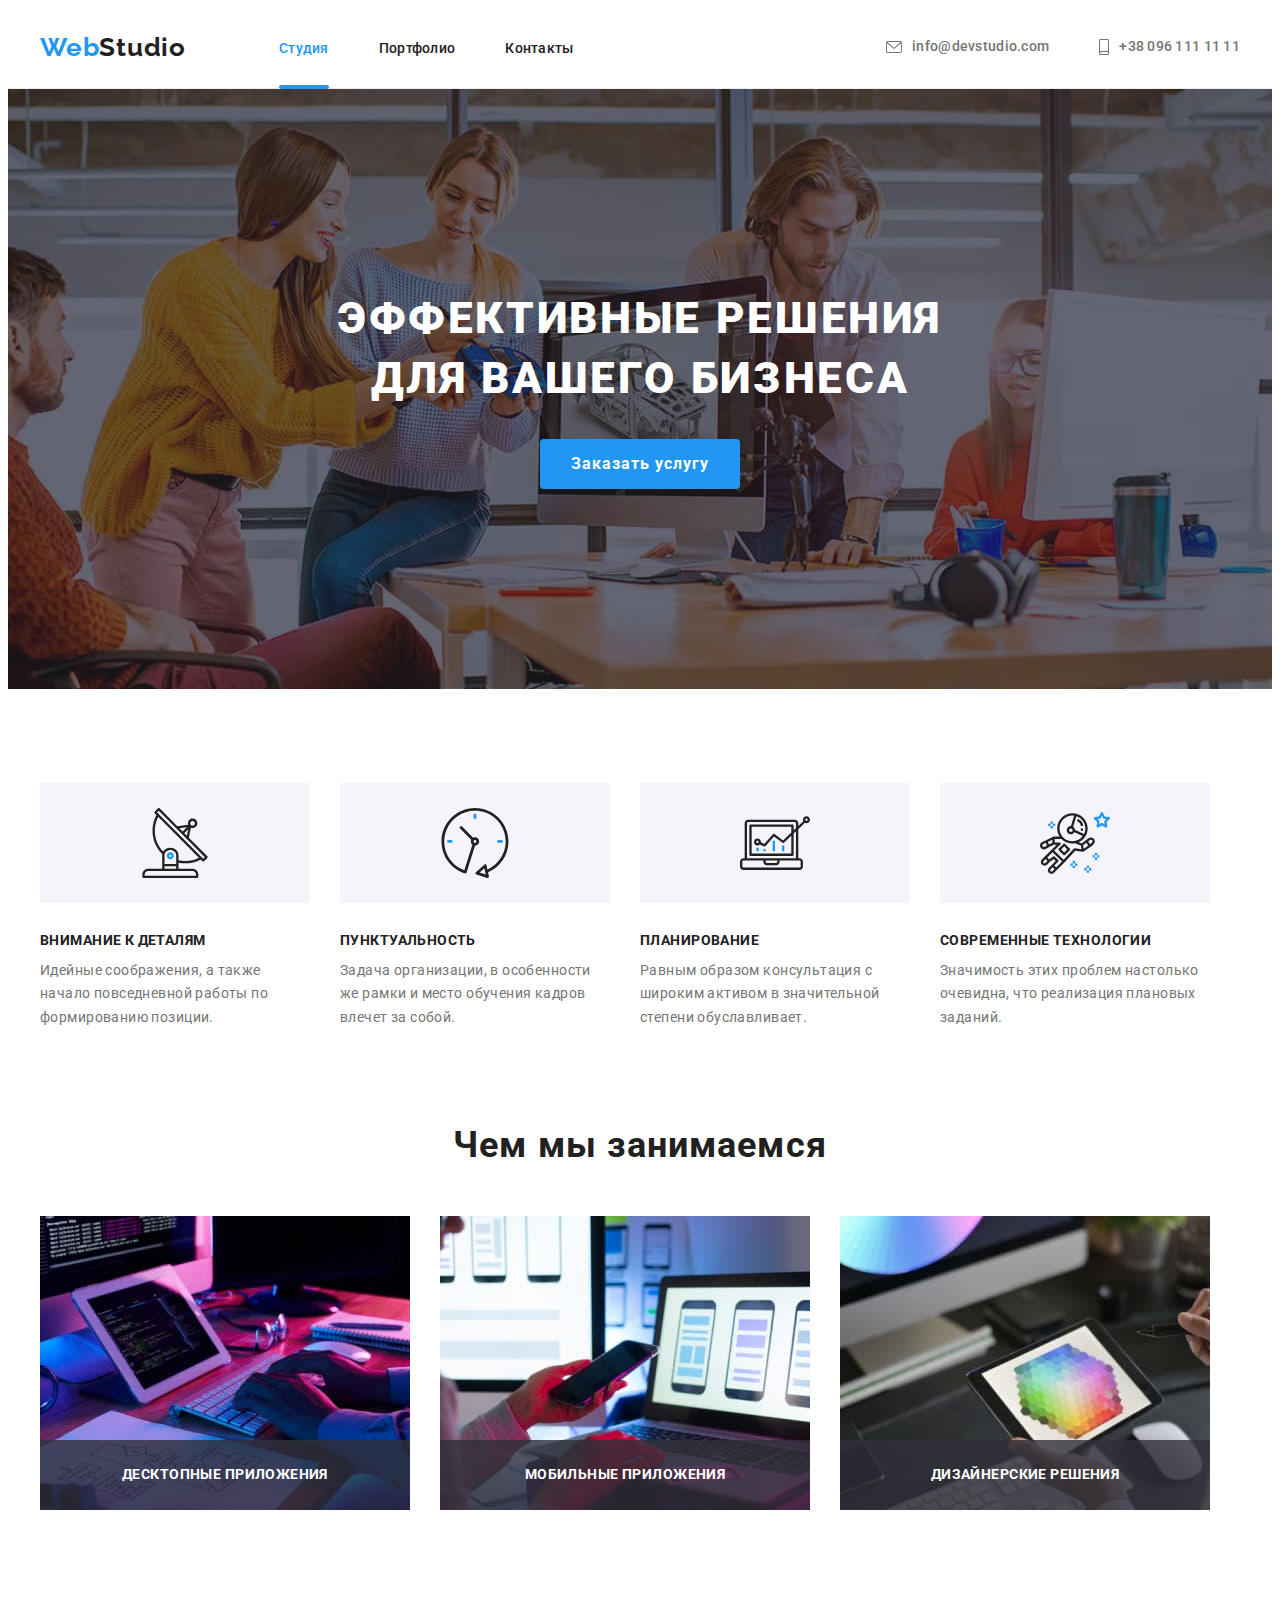
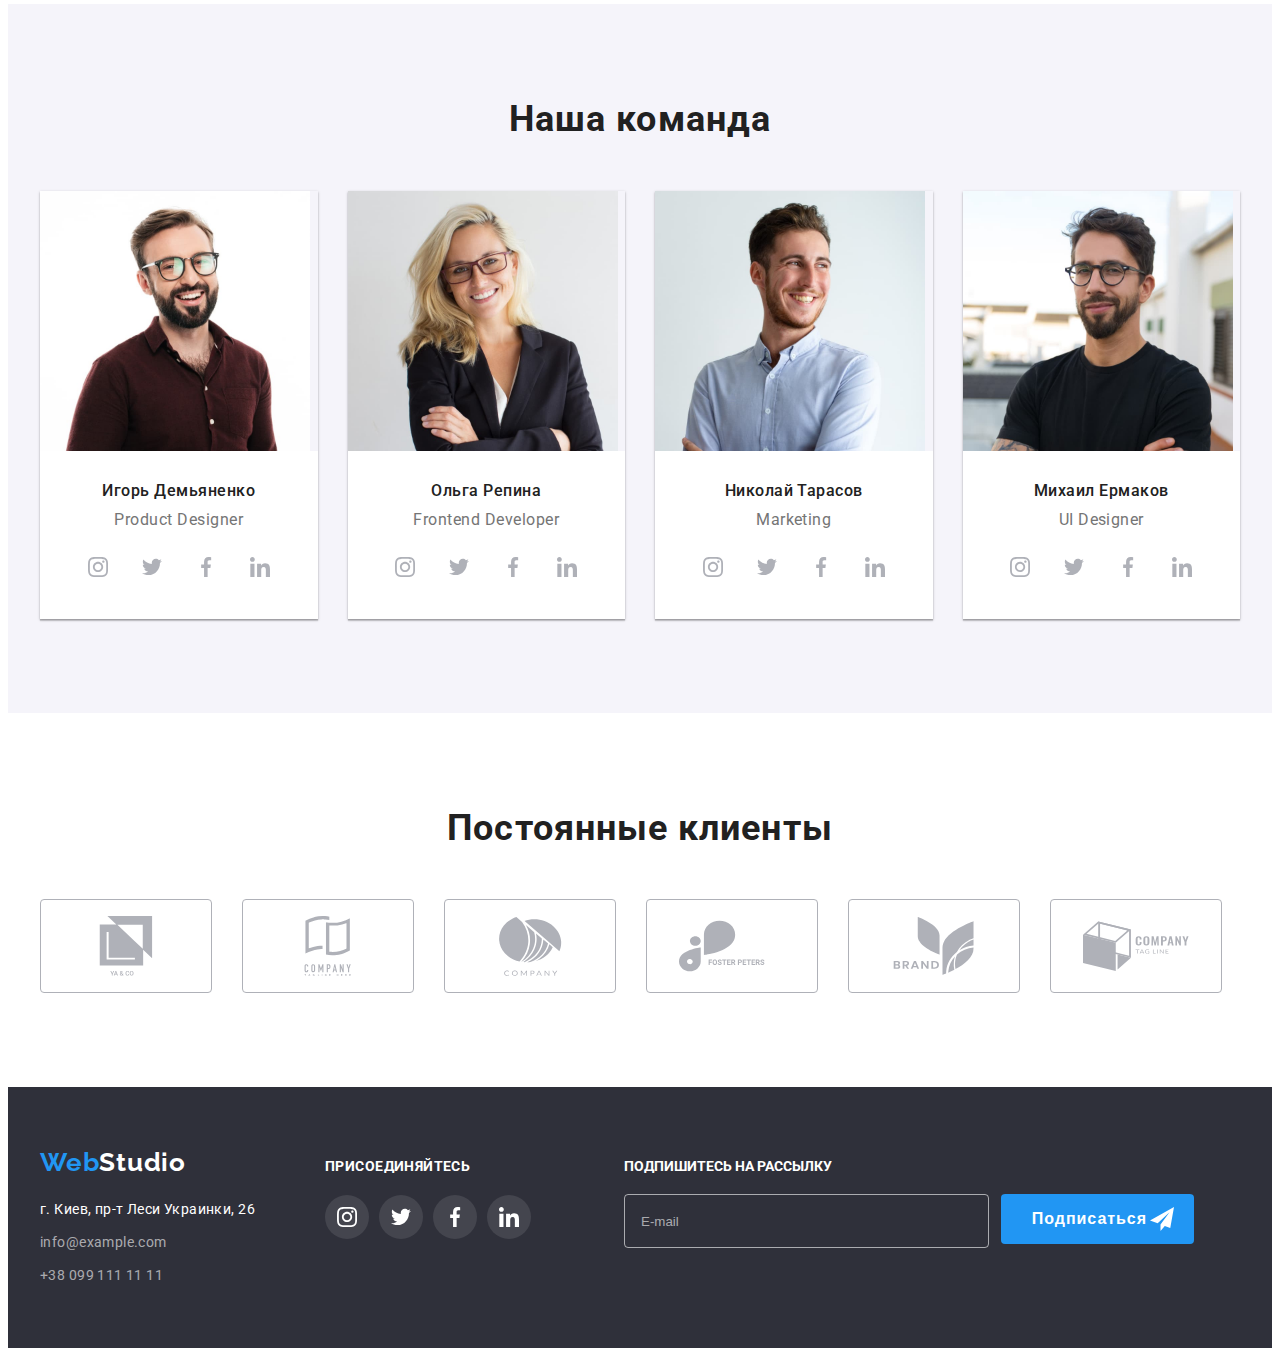
==== commit 8e0112f5: "sass_done" ====
--- a/index.html
+++ b/index.html
@@ -8,7 +8,7 @@
     <link href="https://fonts.googleapis.com/css2?family=Raleway:wght@700&family=Roboto:wght@400;500;700;900&display=swap"
          rel="stylesheet">
     <link rel="stylesheet" href="https://cdnjs.cloudflare.com/ajax/libs/modern-normalize/1.1.0/modern-normalize.min.css" integrity="sha512-wpPYUAdjBVSE4KJnH1VR1HeZfpl1ub8YT/NKx4PuQ5NmX2tKuGu6U/JRp5y+Y8XG2tV+wKQpNHVUX03MfMFn9Q==" crossorigin="anonymous" referrerpolicy="no-referrer" />
-    <!-- <link rel="stylesheet" href="./css/styles.css" /> -->
+    
     <link rel="stylesheet" href="./css/main.css" />  
 </head>
  
--- a/css/main.css
+++ b/css/main.css
@@ -637,4 +637,327 @@
   top: 50%;
   transform: translateY(-50%);
   margin-left: 10px;
+}
+
+.filter {
+  padding-top: 94px;
+  padding-bottom: 94px;
+  /*background-color: var(--primary-bc-color); */
+}
+
+.btn {
+  display: flex;
+  margin-bottom: 50px;
+  justify-content: center;
+}
+
+.btn__item:not(:last-child) {
+  margin-right: 8px;
+}
+
+.btn__list {
+  display: block;
+  padding: 6px 22px;
+  border: none;
+  border-radius: 4px;
+  font-family: inherit;
+  font-weight: 500;
+  font-size: 16px;
+  line-height: 1.62;
+  text-align: center;
+  letter-spacing: 0.03em;
+  background-color: var(--team-bc-color);
+  color: var(--primary-text-color);
+  cursor: pointer;
+  transition: color 250ms var(--timing-function), background-color 250ms var(--timing-function), box-shadow 250ms var(--timing-function);
+}
+
+.btn__list:hover,
+.btn__list:focus {
+  box-shadow: 0px 2px 2px 0px rgba(0, 0, 0, 0.1215686275), 0px 1px 2px 0px rgba(0, 0, 0, 0.0784313725), 0px 3px 1px 0px rgba(0, 0, 0, 0.1019607843);
+  background-color: var(--accent-color);
+  color: var(--white-bc-color);
+}
+
+.btn__list.current {
+  background-color: var(--accent-color);
+}
+
+.filter__list {
+  display: flex;
+  flex-wrap: wrap;
+  margin-left: -30px;
+  margin-bottom: -30px;
+}
+
+.filter__item {
+  width: calc(33.3333333333% - 30px);
+  margin-left: 30px;
+  margin-bottom: 30px;
+  transition: box-shadow 250ms var(--timing-function);
+}
+
+.filter__item:hover,
+.filter__item:focus {
+  box-shadow: 1px 4px 6px 0px rgba(0, 0, 0, 0.1607843137), 0px 4px 4px 0px rgba(0, 0, 0, 0.0588235294), 0px 1px 1px 0px rgba(0, 0, 0, 0.1215686275);
+}
+
+.filter__item:hover .filter__text {
+  transform: translateY(0%);
+}
+
+.filter__wrap {
+  position: relative;
+  overflow: hidden;
+}
+
+.filter__text {
+  position: absolute;
+  top: 0;
+  overflow: auto;
+  font-weight: 400;
+  font-size: 18px;
+  line-height: 1.56;
+  padding: 63px 24px;
+  transform: translateY(100%);
+  color: var(--white-bc-color);
+  background-color: rgba(33, 150, 243, 0.8980392157);
+  transition: transform 250ms var(--timing-function);
+}
+
+.filter__box {
+  padding: 20px 24px;
+  border-right: 1px solid #eeeeee;
+  border-bottom: 1px solid #eeeeee;
+  border-left: 1px solid #eeeeee;
+}
+
+.filter__name {
+  margin-bottom: 4px;
+  font-size: 18px;
+  line-height: 2;
+  letter-spacing: 0.06em;
+  text-align: left;
+  color: var(--primary-text-color);
+}
+
+.filter__place {
+  font-weight: 400;
+  font-size: 16px;
+  line-height: 1.88;
+  letter-spacing: 0.03em;
+  text-align: left;
+  color: var(--secondary-text-color);
+}
+
+.backdrop {
+  position: fixed;
+  top: 0;
+  width: 100%;
+  height: 100%;
+  background-color: rgba(0, 0, 0, 0.2);
+  transition: opacity 250ms var(--timing-function), visibility 250ms var(--timing-function);
+}
+
+.backdrop.is-hidden .modal {
+  transform: scale(0.5);
+}
+
+.modal {
+  width: 528px;
+  height: 581px;
+  border-radius: 4px;
+  padding: 40px 40px 120px 40px;
+  box-shadow: 0px 2px 1px 0px rgba(0, 0, 0, 0.2), 0px 1px 1px 0px rgba(0, 0, 0, 0.1411764706), 0px 1px 3px 0px rgba(0, 0, 0, 0.1215686275);
+  position: absolute;
+  top: 50%;
+  left: 50%;
+  transform: translate(-50%, -50%) scale(1);
+  transition: transform 250ms var(--timing-function);
+  background-color: var(--white-bc-color);
+}
+
+.modal-btn {
+  position: absolute;
+  top: 0;
+  right: 0;
+  border: none;
+  border-radius: 50%;
+  margin-top: 8px;
+  margin-right: 8px;
+  transition: background-color 250ms var(--timing-function);
+  background-color: rgba(255, 255, 255, 0);
+  fill: var(--primary-text-color);
+  transition: fill 250ms var(--timing-function);
+}
+
+.modal-btn:hover {
+  fill: var(--accent-color);
+}
+
+.is-hidden {
+  opacity: 0;
+  pointer-events: none;
+  visibility: hidden;
+}
+
+.modal-tittle {
+  width: 448px;
+  font-weight: 700;
+  font-size: 20px;
+  line-height: 1.15;
+  text-align: center;
+  letter-spacing: 0.03em;
+  margin-bottom: 12px;
+  color: var(--primary-text-color);
+}
+
+.modal-field {
+  margin-bottom: 10px;
+}
+
+.modal-comment-field {
+  margin-bottom: 20px;
+}
+
+.modal-label {
+  display: block;
+  font-weight: 400;
+  font-size: 12px;
+  line-height: 1.16;
+  color: var(--secondary-text-color);
+}
+
+.modal-input {
+  width: 100%;
+  height: 40px;
+  border: 1px solid rgba(33, 33, 33, 0.2);
+  border-radius: 4px;
+  margin-top: 4px;
+  padding-left: 42px;
+  transition: border 250ms var(--timing-function);
+  color: var(--secondary-text-color);
+}
+
+.modal-input:focus {
+  outline: none;
+  border: 1px solid #2196F3;
+  fill: var(--accent-color);
+}
+
+.modal-input-wrap {
+  position: relative;
+}
+
+.input-icon {
+  position: absolute;
+  left: 12px;
+  bottom: 11px;
+  fill: var(--primary-text-color);
+  transition: fill 250ms var(--timing-function);
+}
+
+.modal-input:focus + .input-icon {
+  fill: var(--accent-color);
+}
+
+.modal-comment {
+  width: 100%;
+  height: 120px;
+  border: 1px solid rgba(33, 33, 33, 0.2);
+  border-radius: 4px;
+  min-width: 448px;
+  max-width: 448px;
+  max-height: 120px;
+  min-height: 120px;
+  margin-top: 4px;
+  padding: 12px 16px;
+  resize: none;
+  transition: border 250ms var(--timing-function);
+  color: var(--secondary-text-color);
+}
+
+.modal-comment:focus {
+  outline: none;
+  border: 1px solid var(--accent-color);
+}
+
+.modal-comment::placeholder {
+  color: rgba(117, 117, 117, 0.5019607843);
+}
+
+.modal-checkbox-field {
+  margin-bottom: 30px;
+}
+
+.check-text::before {
+  content: "";
+  width: 16px;
+  height: 15px;
+  margin-right: 7px;
+  border: 2px solid var(--primary-text-color);
+  border-radius: 4px;
+}
+
+.check-text {
+  display: flex;
+  align-items: center;
+  font-size: 14px;
+  line-height: 1.46;
+  letter-spacing: 0.03em;
+  margin-left: 14px;
+  color: var(--secondary-text-color);
+}
+
+.input-check:checked + .check-text::before {
+  border: none;
+  background-image: url(../images/check.svg);
+  background-repeat: no-repeat;
+  background-position: center;
+  transition: box-shadow 250ms var(--timing-function);
+  border-color: var(--accent-color);
+  background-color: var(--accent-color);
+}
+
+.input-check:focus + .check-text::before {
+  border-color: var(--accent-color);
+}
+
+.checkbox-link {
+  font-size: 14px;
+  line-height: 1.46;
+  letter-spacing: 0.03em;
+  margin-left: 5px;
+  color: var(--accent-color);
+  border-radius: 4px;
+  transition: box-shadow 250ms var(--timing-function);
+}
+
+.checkbox-link:focus {
+  outline: none;
+  box-shadow: 0 0 0 0.1em var(--accent-color);
+}
+
+.modal-submit-btn {
+  position: absolute;
+  width: 200px;
+  height: 50px;
+  transform: translateX(-50%);
+  bottom: 40px;
+  left: 50%;
+  font-weight: 700;
+  font-size: 16px;
+  line-height: 1.88;
+  letter-spacing: 0.06em;
+  border: none;
+  border-radius: 4px;
+  color: var(--white-bc-color);
+  background-color: var(--accent-color);
+  transition: box-shadow 250ms var(--timing-function), background-color 250ms var(--timing-function);
+}
+
+.modal-submit-btn:focus {
+  outline: none;
+  background-color: #188ce8;
+  box-shadow: 0 0 0 0.2em #AFB1B8;
 }/*# sourceMappingURL=main.css.map */